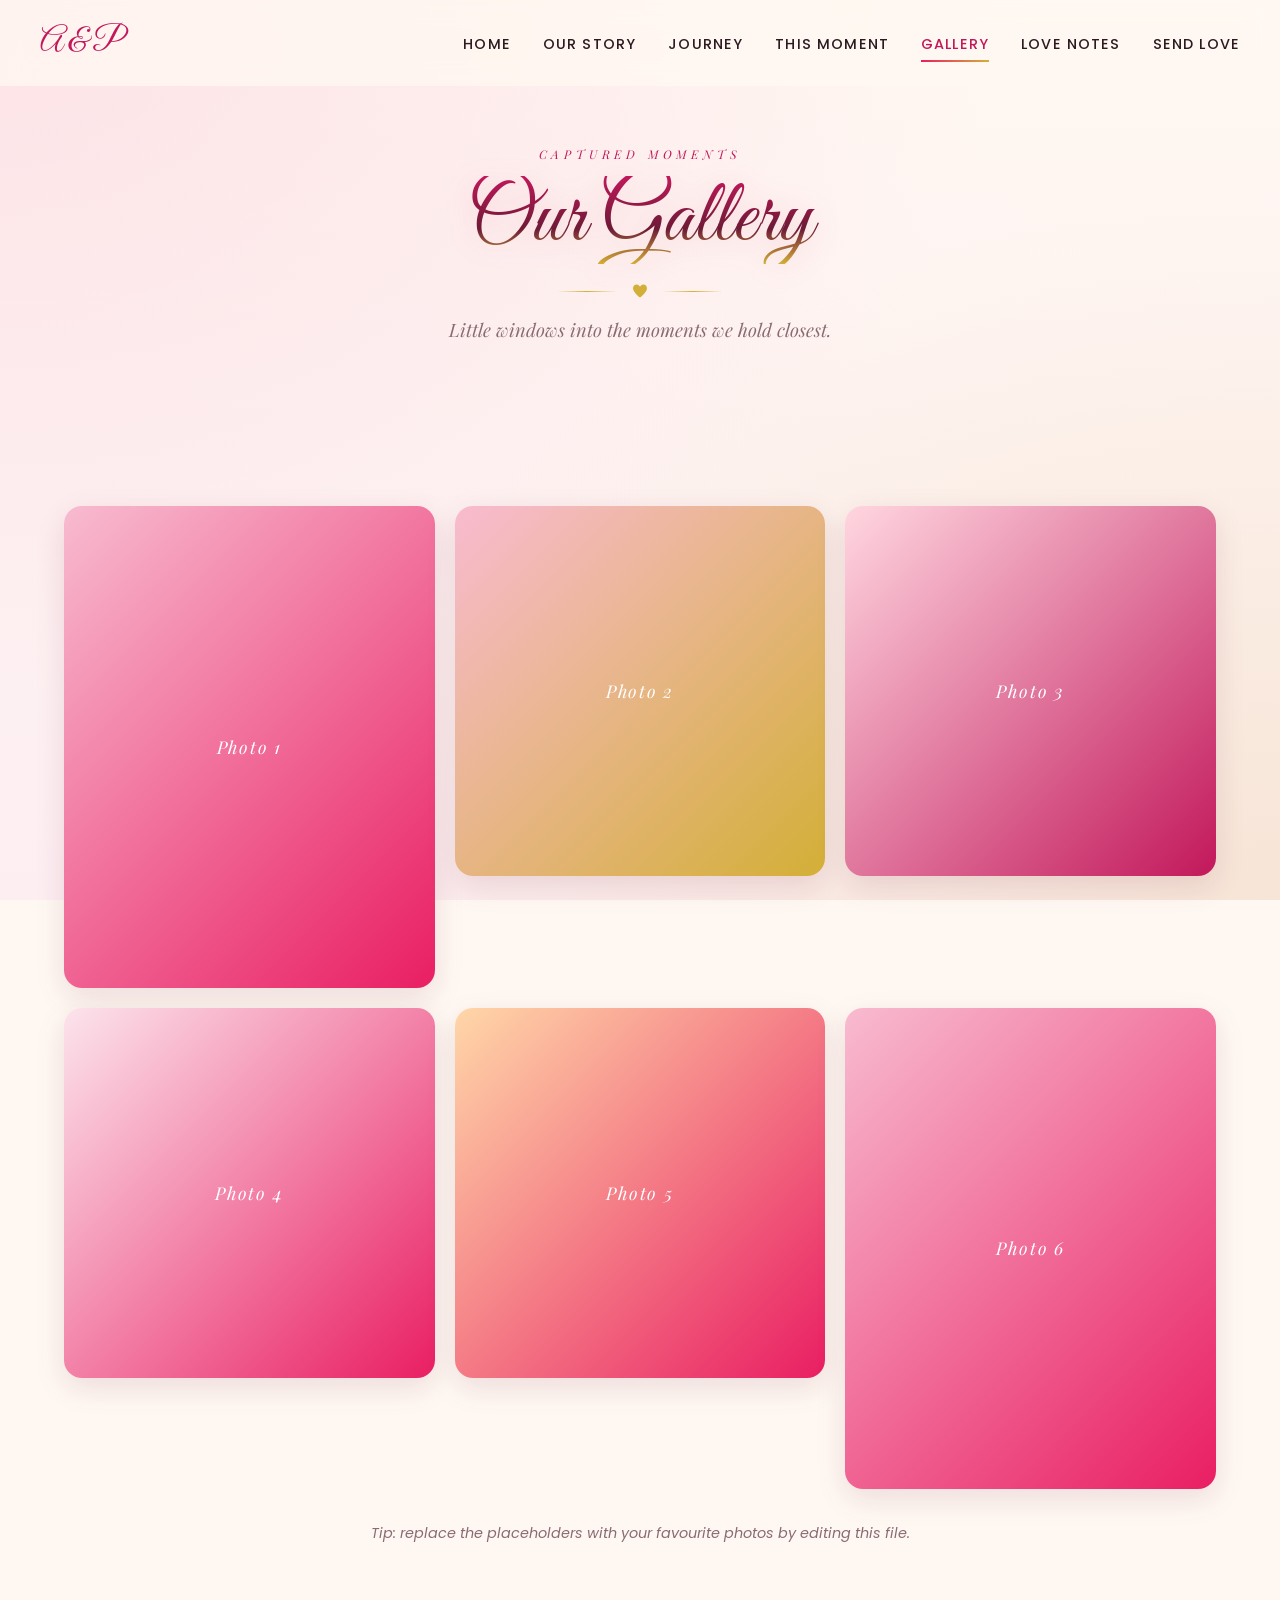
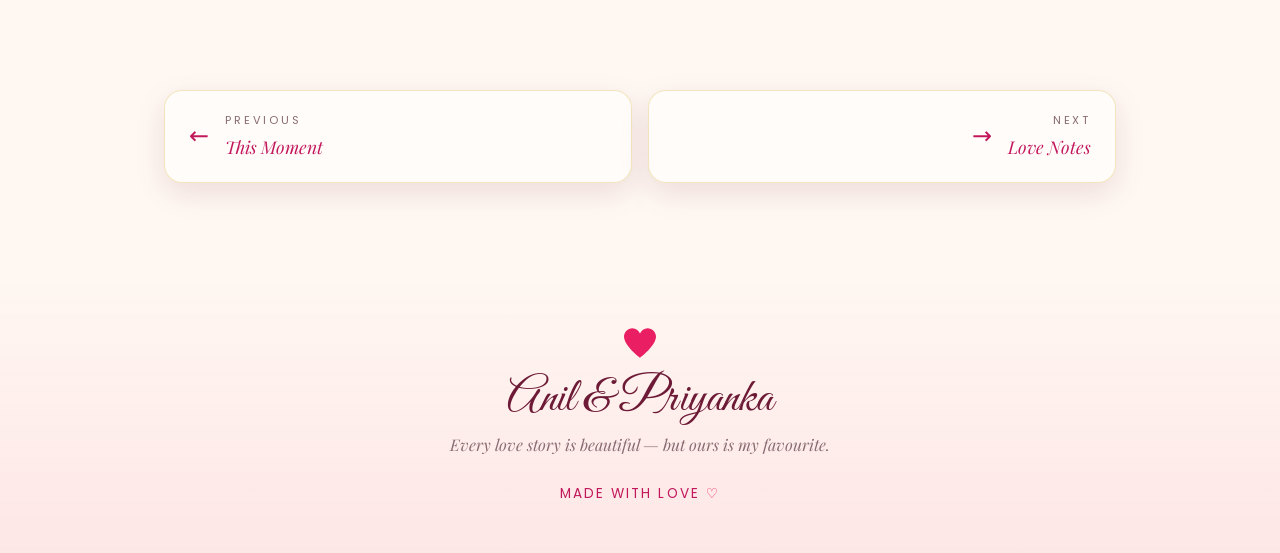
==== gallery.html @ 2e998d54 "Build multi-page romantic website for Anil & Priyanka - 7 pages: Home, Our Story, Journey, This Mome" ====
<!DOCTYPE html>
<html lang="en">
<head>
  <meta charset="UTF-8" />
  <meta name="viewport" content="width=device-width, initial-scale=1.0" />
  <title>Gallery &mdash; Anil &amp; Priyanka</title>
  <meta name="description" content="Captured moments of Anil and Priyanka." />

  <link rel="preconnect" href="https://fonts.googleapis.com" />
  <link rel="preconnect" href="https://fonts.gstatic.com" crossorigin />
  <link
    href="https://fonts.googleapis.com/css2?family=Great+Vibes&family=Playfair+Display:ital,wght@0,400;0,600;1,400&family=Poppins:wght@300;400;500;600&display=swap"
    rel="stylesheet"
  />

  <link rel="stylesheet" href="styles.css" />
</head>
<body>
  <div class="hearts-container" aria-hidden="true"></div>
  <div id="nav-placeholder"></div>

  <main>
    <header class="page-hero">
      <p class="page-hero-eyebrow reveal">Captured moments</p>
      <h1 class="page-hero-title reveal">Our Gallery</h1>
      <div class="ornament reveal"><span></span><svg viewBox="0 0 32 29.6"><path d="M23.6,0c-3.4,0-6.3,2.2-7.6,5.3C14.7,2.2,11.8,0,8.4,0C3.8,0,0,3.8,0,8.4c0,9.4,16,21.2,16,21.2s16-11.8,16-21.2C32,3.8,28.2,0,23.6,0z"/></svg><span></span></div>
      <p class="page-hero-subtitle reveal">Little windows into the moments we hold closest.</p>
    </header>

    <section id="gallery" class="section gallery-section">
      <div class="gallery-grid">
        <figure class="gallery-item reveal" data-caption="First smile together">
          <div class="gallery-placeholder">Photo 1</div>
        </figure>
        <figure class="gallery-item reveal" data-caption="Sunset walks">
          <div class="gallery-placeholder">Photo 2</div>
        </figure>
        <figure class="gallery-item reveal" data-caption="Little celebrations">
          <div class="gallery-placeholder">Photo 3</div>
        </figure>
        <figure class="gallery-item reveal" data-caption="Endless laughter">
          <div class="gallery-placeholder">Photo 4</div>
        </figure>
        <figure class="gallery-item reveal" data-caption="Home is you">
          <div class="gallery-placeholder">Photo 5</div>
        </figure>
        <figure class="gallery-item reveal" data-caption="Forever begins">
          <div class="gallery-placeholder">Photo 6</div>
        </figure>
      </div>
      <p class="gallery-note">Tip: replace the placeholders with your favourite photos by editing this file.</p>
    </section>

    <div id="page-nav-placeholder"></div>
  </main>

  <div id="footer-placeholder"></div>
  <script src="script.js"></script>
</body>
</html>
---- styles.css ----
/* =========================================================
   Anil & Priyanka — Romantic Website
   Palette: blush, rose, burgundy, gold, cream
   ========================================================= */

:root {
  --cream: #fff8f2;
  --blush: #fce4ec;
  --blush-2: #f8bbd0;
  --rose: #e91e63;
  --rose-deep: #c2185b;
  --burgundy: #6d1a36;
  --gold: #d4af37;
  --gold-soft: #e8c96f;
  --ink: #2c1a20;
  --muted: #8a6b74;

  --font-script: "Great Vibes", cursive;
  --font-serif: "Playfair Display", serif;
  --font-sans: "Poppins", system-ui, -apple-system, sans-serif;

  --shadow-soft: 0 10px 30px rgba(109, 26, 54, 0.12);
  --shadow-deep: 0 25px 60px rgba(109, 26, 54, 0.18);
  --radius: 18px;
  --transition: 0.4s cubic-bezier(0.2, 0.7, 0.2, 1);
}

* { box-sizing: border-box; margin: 0; padding: 0; }

html { scroll-behavior: smooth; }

body {
  font-family: var(--font-sans);
  background: var(--cream);
  color: var(--ink);
  line-height: 1.7;
  overflow-x: hidden;
  position: relative;
  min-height: 100vh;
}

/* Subtle background gradient */
body::before {
  content: "";
  position: fixed;
  inset: 0;
  z-index: -2;
  background:
    radial-gradient(ellipse at top left, rgba(248, 187, 208, 0.35), transparent 55%),
    radial-gradient(ellipse at bottom right, rgba(212, 175, 55, 0.15), transparent 55%),
    linear-gradient(180deg, #fff8f2 0%, #fdeef2 100%);
}

a { color: inherit; text-decoration: none; }
img { max-width: 100%; display: block; }

/* =========================================================
   Floating hearts
   ========================================================= */
.hearts-container {
  position: fixed;
  inset: 0;
  pointer-events: none;
  overflow: hidden;
  z-index: -1;
}
.floating-heart {
  position: absolute;
  bottom: -40px;
  width: 22px;
  height: 22px;
  color: var(--rose);
  opacity: 0;
  animation: rise linear forwards;
}
.floating-heart svg { width: 100%; height: 100%; fill: currentColor; }

@keyframes rise {
  0%   { transform: translateY(0) rotate(0);   opacity: 0; }
  10%  { opacity: 0.55; }
  90%  { opacity: 0.35; }
  100% { transform: translateY(-110vh) rotate(360deg); opacity: 0; }
}

/* =========================================================
   Navigation
   ========================================================= */
.navbar {
  position: fixed;
  top: 0; left: 0; right: 0;
  z-index: 100;
  display: flex;
  align-items: center;
  justify-content: space-between;
  padding: 1rem 2.5rem;
  background: rgba(255, 248, 242, 0.75);
  backdrop-filter: blur(14px);
  -webkit-backdrop-filter: blur(14px);
  transition: background var(--transition), padding var(--transition), box-shadow var(--transition);
}
.navbar.scrolled {
  padding: 0.6rem 2.5rem;
  background: rgba(255, 248, 242, 0.92);
  box-shadow: 0 5px 20px rgba(109, 26, 54, 0.08);
}
.nav-logo {
  font-family: var(--font-script);
  font-size: 2rem;
  color: var(--rose-deep);
}
.nav-links {
  list-style: none;
  display: flex;
  gap: 2rem;
}
.nav-links a {
  font-size: 0.9rem;
  letter-spacing: 0.08em;
  text-transform: uppercase;
  font-weight: 500;
  position: relative;
  padding: 0.25rem 0;
  color: var(--ink);
  transition: color var(--transition);
}
.nav-links a::after {
  content: "";
  position: absolute;
  left: 50%;
  bottom: -4px;
  width: 0;
  height: 2px;
  background: var(--rose);
  transition: width var(--transition), left var(--transition);
}
.nav-links a:hover { color: var(--rose-deep); }
.nav-links a:hover::after { width: 100%; left: 0; }

/* Active page state */
.nav-links a.active { color: var(--rose-deep); }
.nav-links a.active::after { width: 100%; left: 0; background: linear-gradient(90deg, var(--rose), var(--gold)); }

.nav-toggle {
  display: none;
  flex-direction: column;
  gap: 5px;
  background: transparent;
  border: 0;
  cursor: pointer;
  padding: 6px;
}
.nav-toggle span {
  width: 26px;
  height: 2px;
  background: var(--burgundy);
  transition: transform var(--transition), opacity var(--transition);
}
.nav-toggle.open span:nth-child(1) { transform: translateY(7px) rotate(45deg); }
.nav-toggle.open span:nth-child(2) { opacity: 0; }
.nav-toggle.open span:nth-child(3) { transform: translateY(-7px) rotate(-45deg); }

/* =========================================================
   Hero — Glorious edition
   ========================================================= */
.hero {
  min-height: 100vh;
  display: flex;
  align-items: center;
  justify-content: center;
  text-align: center;
  padding: clamp(5rem, 12vw, 6rem) clamp(1rem, 4vw, 1.5rem) 4rem;
  position: relative;
  overflow: hidden;
}
.hero-content {
  max-width: 1000px;
  width: 100%;
  position: relative;
  z-index: 2;
}

/* Radiant golden aura behind the names */
.hero-aura {
  position: absolute;
  top: 50%;
  left: 50%;
  width: min(900px, 130vw);
  height: min(900px, 130vw);
  transform: translate(-50%, -55%);
  background:
    radial-gradient(circle at center,
      rgba(255, 215, 130, 0.35) 0%,
      rgba(233, 30, 99, 0.15) 25%,
      rgba(233, 30, 99, 0.05) 45%,
      transparent 65%);
  filter: blur(10px);
  pointer-events: none;
  z-index: 1;
  animation: auraPulse 6s ease-in-out infinite;
}
@keyframes auraPulse {
  0%, 100% { transform: translate(-50%, -55%) scale(1);    opacity: 0.9; }
  50%      { transform: translate(-50%, -55%) scale(1.08); opacity: 1;   }
}

/* Sparkle field (JS injects .sparkle elements into this) */
.hero-sparkles {
  position: absolute;
  inset: 0;
  pointer-events: none;
  z-index: 1;
}
.sparkle {
  position: absolute;
  width: 8px;
  height: 8px;
  opacity: 0;
  color: var(--gold);
  animation: sparkleFade 2.4s ease-in-out forwards;
}
.sparkle svg { width: 100%; height: 100%; fill: currentColor; }
@keyframes sparkleFade {
  0%   { transform: scale(0)   rotate(0deg);   opacity: 0; }
  40%  { transform: scale(1.2) rotate(90deg);  opacity: 1; }
  100% { transform: scale(0.4) rotate(180deg); opacity: 0; }
}

/* Eyebrow with side lines — feels regal */
.hero-eyebrow {
  font-family: var(--font-serif);
  font-style: italic;
  letter-spacing: clamp(0.25em, 1.5vw, 0.5em);
  text-transform: uppercase;
  color: var(--rose-deep);
  font-size: clamp(0.7rem, 1.8vw, 0.85rem);
  margin-bottom: clamp(1.25rem, 3vw, 2rem);
  display: inline-flex;
  align-items: center;
  gap: clamp(0.5rem, 2vw, 1rem);
  max-width: 100%;
  flex-wrap: wrap;
  justify-content: center;
  opacity: 0;
  animation: fadeInUp 1s 0.2s ease forwards;
}
.eyebrow-line {
  width: clamp(30px, 8vw, 60px);
  height: 1px;
  background: linear-gradient(90deg, transparent, var(--gold), transparent);
}

/* Ornate frame around the names */
.hero-names-wrap {
  position: relative;
  display: inline-block;
  padding: clamp(0.75rem, 3vw, 1.5rem) clamp(0.5rem, 3vw, 2rem);
  max-width: 100%;
}
.flourish {
  color: var(--gold);
  width: 80%;
  max-width: 460px;
  height: clamp(14px, 2.5vw, 20px);
  margin: 0 auto;
  opacity: 0;
  animation: fadeInScale 1.2s 0.5s ease forwards;
  filter: drop-shadow(0 2px 6px rgba(212, 175, 55, 0.5));
}
.flourish svg { width: 100%; height: 100%; }
.flourish-top    { margin-bottom: 0.5rem; }
.flourish-bottom { margin-top: 0.5rem; transform: scaleY(-1); }

/* THE NAMES */
.hero-names {
  font-family: var(--font-script);
  font-weight: 400;
  /* Fluid scaling: tiny phones get ~2.75rem, huge screens cap at 10rem */
  font-size: clamp(2.75rem, 14vw, 10rem);
  line-height: 1;
  display: flex;
  gap: clamp(0.15rem, 1vw, 0.35rem);
  align-items: center;
  justify-content: center;
  flex-wrap: wrap;
  max-width: 100%;
  word-break: break-word;
}

.hero-names .name {
  position: relative;
  display: inline-block;

  /* Rich burgundy → rose → gold gradient with animated shimmer sweep */
  background: linear-gradient(
    100deg,
    #6d1a36 0%,
    #c2185b 25%,
    #ffd76b 45%,
    #fff4c4 50%,
    #ffd76b 55%,
    #c2185b 75%,
    #6d1a36 100%
  );
  background-size: 250% 100%;
  background-position: 100% 0;
  -webkit-background-clip: text;
  background-clip: text;
  color: transparent;

  /* Multi-layer glow for a "lit from within" feel */
  filter:
    drop-shadow(0 2px 0 rgba(255, 245, 200, 0.35))
    drop-shadow(0 4px 25px rgba(233, 30, 99, 0.35))
    drop-shadow(0 0 40px rgba(212, 175, 55, 0.35));

  opacity: 0;
  animation:
    nameReveal 1.4s cubic-bezier(0.2, 0.8, 0.2, 1) 0.7s forwards,
    shimmerSweep 6s ease-in-out 2s infinite;
}

.hero-names .name:nth-of-type(2) {
  animation:
    nameReveal 1.4s cubic-bezier(0.2, 0.8, 0.2, 1) 1.1s forwards,
    shimmerSweep 6s ease-in-out 2.4s infinite;
}

@keyframes nameReveal {
  0%   { opacity: 0; transform: translateY(30px) scale(0.9); letter-spacing: 0.2em; filter: blur(6px) drop-shadow(0 0 40px rgba(212,175,55,0.35)); }
  60%  { opacity: 1; }
  100% { opacity: 1; transform: translateY(0) scale(1);      letter-spacing: 0;      filter:
    drop-shadow(0 2px 0 rgba(255, 245, 200, 0.35))
    drop-shadow(0 4px 25px rgba(233, 30, 99, 0.35))
    drop-shadow(0 0 40px rgba(212, 175, 55, 0.35)); }
}

@keyframes shimmerSweep {
  0%   { background-position: 100% 0; }
  50%  { background-position: 0    0; }
  100% { background-position: -100% 0; }
}

/* The GOLD AMPERSAND — rotating, pulsing, radiant */
.hero-names .amp {
  display: inline-flex;
  align-items: center;
  justify-content: center;
  width: 0.85em;
  height: 0.85em;
  padding: 0;
  color: var(--gold);
  filter:
    drop-shadow(0 0 12px rgba(212, 175, 55, 0.7))
    drop-shadow(0 0 30px rgba(255, 215, 130, 0.4));
  animation: ampFloat 4s ease-in-out infinite, ampReveal 1s 0.9s ease both;
  transform-origin: center;
}
.hero-names .amp svg { width: 100%; height: 100%; overflow: visible; }
.hero-names .amp text {
  fill: url(#dummy); /* fallback if gradient defined; else currentColor */
  fill: currentColor;
}

@keyframes ampFloat {
  0%, 100% { transform: rotate(-4deg) scale(1);    }
  50%      { transform: rotate( 4deg) scale(1.08); }
}
@keyframes ampReveal {
  from { opacity: 0; transform: scale(0.4) rotate(-40deg); }
  to   { opacity: 1; transform: scale(1)   rotate(-4deg);  }
}

/* Visually hidden but accessible for screen readers */
.visually-hidden {
  position: absolute;
  width: 1px; height: 1px;
  padding: 0; margin: -1px;
  overflow: hidden;
  clip: rect(0 0 0 0);
  white-space: nowrap;
  border: 0;
}

.hero-tagline {
  font-family: var(--font-serif);
  font-style: italic;
  color: var(--muted);
  font-size: clamp(1rem, 2vw, 1.35rem);
  margin: 2rem auto;
  max-width: 500px;
  opacity: 0;
  animation: fadeInUp 1s 1.5s ease forwards;
}

@keyframes fadeInUp {
  from { opacity: 0; transform: translateY(20px); }
  to   { opacity: 1; transform: translateY(0);    }
}
@keyframes fadeInScale {
  from { opacity: 0; transform: scale(0.85); }
  to   { opacity: 1; transform: scale(1);    }
}

.hero-heart {
  width: 42px;
  height: 42px;
  margin: 0 auto 2rem;
  color: var(--rose);
  animation: heartbeat 1.6s ease-in-out infinite, fadeInUp 1s 1.8s ease both;
}
.hero-heart svg { width: 100%; height: 100%; fill: currentColor; filter: drop-shadow(0 4px 10px rgba(233,30,99,0.4)); }

@keyframes heartbeat {
  0%, 100% { transform: scale(1); }
  25%      { transform: scale(1.15); }
  50%      { transform: scale(0.95); }
  75%      { transform: scale(1.1); }
}

.hero-cta {
  display: inline-block;
  padding: 0.9rem 2.4rem;
  background: linear-gradient(135deg, var(--rose), var(--rose-deep));
  color: #fff;
  font-weight: 500;
  letter-spacing: 0.1em;
  text-transform: uppercase;
  font-size: 0.85rem;
  border-radius: 999px;
  box-shadow: var(--shadow-soft), 0 0 0 1px rgba(212, 175, 55, 0.3), 0 0 25px rgba(212, 175, 55, 0.25);
  transition: transform var(--transition), box-shadow var(--transition);
  opacity: 0;
  animation: fadeInUp 1s 2s ease forwards;
  position: relative;
}
.hero-cta::before {
  content: "";
  position: absolute;
  inset: -1px;
  border-radius: 999px;
  padding: 1px;
  background: linear-gradient(135deg, var(--gold), transparent, var(--gold));
  -webkit-mask: linear-gradient(#000 0 0) content-box, linear-gradient(#000 0 0);
  -webkit-mask-composite: xor;
          mask-composite: exclude;
  pointer-events: none;
  opacity: 0.6;
}
.hero-cta:hover {
  transform: translateY(-3px);
  box-shadow: var(--shadow-deep), 0 0 0 1px rgba(212, 175, 55, 0.6), 0 0 40px rgba(212, 175, 55, 0.4);
}

.hero-scroll {
  position: absolute;
  left: 50%;
  bottom: 2rem;
  transform: translateX(-50%);
  width: 22px;
  height: 38px;
  border: 2px solid var(--rose-deep);
  border-radius: 20px;
  opacity: 0.6;
}
.hero-scroll span {
  position: absolute;
  top: 6px;
  left: 50%;
  transform: translateX(-50%);
  width: 4px;
  height: 8px;
  background: var(--rose-deep);
  border-radius: 4px;
  animation: scroll-dot 1.6s ease-in-out infinite;
}
@keyframes scroll-dot {
  0%   { transform: translate(-50%, 0);    opacity: 1; }
  100% { transform: translate(-50%, 14px); opacity: 0; }
}

/* =========================================================
   Section shared
   ========================================================= */
.section {
  padding: 7rem 1.5rem;
  max-width: 1200px;
  margin: 0 auto;
}
.section-header {
  text-align: center;
  margin-bottom: 4rem;
}
.section-eyebrow {
  font-family: var(--font-serif);
  font-style: italic;
  letter-spacing: 0.35em;
  text-transform: uppercase;
  font-size: 0.8rem;
  color: var(--rose-deep);
  margin-bottom: 0.75rem;
}
.section-title {
  font-family: var(--font-script);
  font-weight: 400;
  font-size: clamp(2.75rem, 6vw, 4.5rem);
  color: var(--burgundy);
  line-height: 1;
}
.ornament {
  display: flex;
  align-items: center;
  justify-content: center;
  gap: 1rem;
  margin-top: 1.25rem;
}
.ornament span {
  height: 1px;
  width: 60px;
  background: linear-gradient(90deg, transparent, var(--gold), transparent);
}
.ornament svg {
  width: 14px;
  height: 14px;
  fill: var(--gold);
}

/* Reveal on scroll */
.reveal {
  opacity: 0;
  transform: translateY(30px);
  transition: opacity 0.9s ease, transform 0.9s ease;
}
.reveal.visible {
  opacity: 1;
  transform: translateY(0);
}

/* =========================================================
   Our Story
   ========================================================= */
.story-grid {
  display: grid;
  grid-template-columns: 1fr 1fr;
  gap: 4rem;
  align-items: center;
}
.story-image-inner {
  position: relative;
  border-radius: var(--radius);
  overflow: hidden;
  box-shadow: var(--shadow-deep);
  transform: rotate(-1deg);
  transition: transform var(--transition);
}
.story-image-inner:hover { transform: rotate(0); }
.story-image-inner::before {
  content: "";
  position: absolute;
  inset: 12px;
  border: 1px solid rgba(255,255,255,0.5);
  border-radius: calc(var(--radius) - 6px);
  pointer-events: none;
  z-index: 2;
}
.story-photo-placeholder {
  aspect-ratio: 4 / 5;
  background:
    linear-gradient(135deg, rgba(255,255,255,0.2), rgba(255,255,255,0)),
    linear-gradient(135deg, var(--blush-2), var(--rose));
  display: flex;
  flex-direction: column;
  align-items: center;
  justify-content: center;
  color: #fff;
  text-align: center;
  padding: 2rem;
  font-family: var(--font-serif);
}
.story-photo-placeholder span {
  font-size: 1.25rem;
  letter-spacing: 0.15em;
  text-transform: uppercase;
  margin-bottom: 0.5rem;
}
.story-photo-placeholder small {
  font-family: var(--font-sans);
  opacity: 0.85;
  font-size: 0.85rem;
  max-width: 220px;
}

.story-text h3 {
  font-family: var(--font-serif);
  font-size: clamp(1.5rem, 3vw, 2rem);
  color: var(--burgundy);
  margin-bottom: 1.25rem;
  line-height: 1.3;
}
.story-text p {
  color: var(--muted);
  margin-bottom: 1rem;
}
.story-text .signature {
  font-family: var(--font-script);
  font-size: 1.75rem;
  color: var(--rose-deep);
  margin-top: 1.5rem;
}

/* =========================================================
   Timeline
   ========================================================= */
.timeline-section { background: transparent; }
.timeline {
  list-style: none;
  position: relative;
  max-width: 800px;
  margin: 0 auto;
  padding: 1rem 0;
}
.timeline::before {
  content: "";
  position: absolute;
  left: 50%;
  top: 0; bottom: 0;
  width: 2px;
  background: linear-gradient(180deg, transparent, var(--blush-2), var(--rose), var(--blush-2), transparent);
  transform: translateX(-50%);
}
.timeline-item {
  position: relative;
  width: 50%;
  padding: 1.25rem 2.5rem;
}
.timeline-item:nth-child(odd)  { left: 0; text-align: right; }
.timeline-item:nth-child(even) { left: 50%; text-align: left; }

.timeline-dot {
  position: absolute;
  top: 2rem;
  width: 18px;
  height: 18px;
  border-radius: 50%;
  background: var(--rose);
  border: 3px solid var(--cream);
  box-shadow: 0 0 0 3px var(--rose), 0 0 20px rgba(233,30,99,0.4);
}
.timeline-item:nth-child(odd)  .timeline-dot { right: -9px; }
.timeline-item:nth-child(even) .timeline-dot { left: -9px; }

.timeline-content {
  background: #fff;
  padding: 1.5rem 1.75rem;
  border-radius: var(--radius);
  box-shadow: var(--shadow-soft);
  border: 1px solid rgba(248, 187, 208, 0.6);
  transition: transform var(--transition), box-shadow var(--transition);
}
.timeline-content:hover {
  transform: translateY(-4px);
  box-shadow: var(--shadow-deep);
}
.timeline-date {
  display: inline-block;
  font-family: var(--font-serif);
  font-style: italic;
  color: var(--rose-deep);
  font-size: 0.85rem;
  letter-spacing: 0.15em;
  text-transform: uppercase;
  margin-bottom: 0.5rem;
}
.timeline-content h3 {
  font-family: var(--font-serif);
  color: var(--burgundy);
  font-size: 1.2rem;
  margin-bottom: 0.5rem;
}
.timeline-content p {
  color: var(--muted);
  font-size: 0.95rem;
}

/* =========================================================
   Gallery
   ========================================================= */
.gallery-grid {
  display: grid;
  grid-template-columns: repeat(3, 1fr);
  gap: 1.25rem;
}
.gallery-item {
  position: relative;
  overflow: hidden;
  border-radius: var(--radius);
  box-shadow: var(--shadow-soft);
  aspect-ratio: 1 / 1;
  cursor: pointer;
}
.gallery-item:nth-child(1),
.gallery-item:nth-child(6) { aspect-ratio: 1 / 1.3; }

.gallery-placeholder {
  width: 100%; height: 100%;
  display: flex;
  align-items: center;
  justify-content: center;
  background: linear-gradient(135deg, var(--blush-2), var(--rose));
  color: #fff;
  font-family: var(--font-serif);
  font-style: italic;
  letter-spacing: 0.1em;
  font-size: 1.1rem;
  transition: transform 0.8s ease;
}
.gallery-item:nth-child(2) .gallery-placeholder { background: linear-gradient(135deg, #f8bbd0, #d4af37); }
.gallery-item:nth-child(3) .gallery-placeholder { background: linear-gradient(135deg, #ffd6e0, #c2185b); }
.gallery-item:nth-child(4) .gallery-placeholder { background: linear-gradient(135deg, #fce4ec, #e91e63); }
.gallery-item:nth-child(5) .gallery-placeholder { background: linear-gradient(135deg, #ffd7a8, #e91e63); }

.gallery-item::after {
  content: attr(data-caption);
  position: absolute;
  left: 0; right: 0; bottom: 0;
  padding: 1.5rem 1rem 1rem;
  background: linear-gradient(180deg, transparent, rgba(109, 26, 54, 0.85));
  color: #fff;
  font-family: var(--font-serif);
  font-style: italic;
  font-size: 1rem;
  text-align: center;
  transform: translateY(100%);
  transition: transform var(--transition);
}
.gallery-item:hover .gallery-placeholder { transform: scale(1.08); }
.gallery-item:hover::after { transform: translateY(0); }

.gallery-note {
  text-align: center;
  margin-top: 2rem;
  color: var(--muted);
  font-size: 0.9rem;
  font-style: italic;
}
.gallery-note code {
  background: rgba(233, 30, 99, 0.08);
  padding: 2px 6px;
  border-radius: 4px;
  color: var(--rose-deep);
  font-size: 0.85rem;
}

/* =========================================================
   Quotes
   ========================================================= */
.quotes-section { background: transparent; }
.quote-carousel {
  position: relative;
  max-width: 780px;
  margin: 0 auto;
  padding: 3rem 2rem 2rem;
  background:
    linear-gradient(180deg, rgba(255,255,255,0.75), rgba(255,255,255,0.55)),
    radial-gradient(circle at top left, rgba(248, 187, 208, 0.4), transparent 60%);
  border: 1px solid rgba(212, 175, 55, 0.3);
  border-radius: var(--radius);
  box-shadow: var(--shadow-soft);
  backdrop-filter: blur(6px);
  -webkit-backdrop-filter: blur(6px);
  text-align: center;
  min-height: 300px;
}
.quote-carousel::before {
  content: "\201C";
  position: absolute;
  top: -10px;
  left: 30px;
  font-family: var(--font-serif);
  font-size: 8rem;
  line-height: 1;
  color: var(--rose);
  opacity: 0.25;
}
.quote {
  display: none;
  padding: 1rem 0.5rem 2rem;
  animation: fadeQuote 0.6s ease;
}
.quote.active { display: block; }
@keyframes fadeQuote {
  from { opacity: 0; transform: translateY(10px); }
  to   { opacity: 1; transform: translateY(0); }
}
.quote p {
  font-family: var(--font-serif);
  font-style: italic;
  font-size: clamp(1.1rem, 2.2vw, 1.5rem);
  color: var(--burgundy);
  line-height: 1.5;
  margin-bottom: 1.25rem;
}
.quote cite {
  font-family: var(--font-sans);
  font-style: normal;
  color: var(--rose-deep);
  letter-spacing: 0.15em;
  text-transform: uppercase;
  font-size: 0.8rem;
}

.quote-controls {
  display: flex;
  align-items: center;
  justify-content: center;
  gap: 1.5rem;
  margin-top: 1rem;
}
.quote-btn {
  background: transparent;
  border: 1px solid var(--rose);
  color: var(--rose-deep);
  width: 40px; height: 40px;
  border-radius: 50%;
  cursor: pointer;
  font-size: 0.9rem;
  transition: background var(--transition), color var(--transition), transform var(--transition);
}
.quote-btn:hover {
  background: var(--rose);
  color: #fff;
  transform: scale(1.08);
}
.quote-dots {
  display: flex;
  gap: 0.5rem;
}
.quote-dots button {
  width: 8px; height: 8px;
  border-radius: 50%;
  border: 0;
  background: var(--blush-2);
  cursor: pointer;
  transition: background var(--transition), transform var(--transition);
}
.quote-dots button.active {
  background: var(--rose-deep);
  transform: scale(1.4);
}

/* =========================================================
   Journey — Path of Love + Mini Calendar
   ========================================================= */
.journey-path-section { padding-bottom: 4rem; }

.journey-path {
  position: relative;
  max-width: 1100px;
  margin: 0 auto;
  padding: 1.5rem 1rem 1rem;
}
.journey-line {
  position: absolute;
  top: 55px;
  left: 0;
  right: 0;
  width: 100%;
  height: 120px;
  z-index: 0;
  animation: pathDraw 3s ease-out both;
}
@keyframes pathDraw {
  from { opacity: 0; transform: scaleY(0.6); transform-origin: center; }
  to   { opacity: 1; transform: scaleY(1); }
}

.journey-stops {
  position: relative;
  z-index: 1;
  display: grid;
  grid-template-columns: repeat(4, 1fr);
  gap: 1rem;
  align-items: start;
}

.jp-stop {
  display: flex;
  flex-direction: column;
  align-items: center;
  text-align: center;
  padding: 0 0.5rem;
}
.jp-num {
  font-family: var(--font-serif);
  font-style: italic;
  font-size: 0.75rem;
  color: var(--gold);
  letter-spacing: 0.3em;
  text-transform: uppercase;
  margin-bottom: 0.5rem;
}
.jp-marker {
  width: 64px;
  height: 64px;
  border-radius: 50%;
  background: linear-gradient(135deg, var(--rose), var(--rose-deep));
  display: flex;
  align-items: center;
  justify-content: center;
  color: #fff;
  box-shadow:
    0 0 0 4px rgba(255, 255, 255, 0.7),
    0 0 0 5px rgba(212, 175, 55, 0.5),
    0 8px 20px rgba(233, 30, 99, 0.35);
  margin-bottom: 1rem;
  animation: markerFloat 3.5s ease-in-out infinite;
  transition: transform var(--transition);
}
.jp-stop:nth-child(2) .jp-marker { animation-delay: 0.4s; }
.jp-stop:nth-child(3) .jp-marker { animation-delay: 0.8s; }
.jp-stop:nth-child(4) .jp-marker { animation-delay: 1.2s; }

.jp-marker:hover { transform: scale(1.08); }
.jp-marker svg { width: 26px; height: 26px; fill: currentColor; filter: drop-shadow(0 2px 4px rgba(0,0,0,0.15)); }

.jp-marker-final {
  background: linear-gradient(135deg, var(--gold-soft), var(--gold), var(--rose));
  box-shadow:
    0 0 0 4px rgba(255, 255, 255, 0.7),
    0 0 0 5px var(--gold),
    0 8px 30px rgba(212, 175, 55, 0.6),
    0 0 40px rgba(233, 30, 99, 0.3);
}

/* Engagement marker — golden ring look */
.jp-marker-ring {
  background: linear-gradient(135deg, #fff4c4, var(--gold) 45%, #b8901f);
  box-shadow:
    0 0 0 4px rgba(255, 255, 255, 0.75),
    0 0 0 5px rgba(233, 30, 99, 0.35),
    0 8px 22px rgba(212, 175, 55, 0.5);
}
.jp-marker-ring svg { width: 22px; height: 22px; }

@keyframes markerFloat {
  0%, 100% { transform: translateY(0); }
  50%      { transform: translateY(-6px); }
}

.jp-title {
  font-family: var(--font-serif);
  font-weight: 600;
  color: var(--burgundy);
  font-size: 1.05rem;
  margin-bottom: 0.25rem;
  line-height: 1.2;
}
.jp-date {
  font-family: var(--font-sans);
  font-size: 0.75rem;
  color: var(--rose-deep);
  letter-spacing: 0.1em;
  margin-bottom: 0.25rem;
  font-weight: 500;
}
.jp-location {
  font-family: var(--font-serif);
  font-style: italic;
  color: var(--muted);
  font-size: 0.85rem;
}

/* Location line inside timeline items */
.timeline-location {
  display: inline-flex !important;
  align-items: center;
  gap: 0.4rem;
  font-family: var(--font-serif);
  font-style: italic;
  color: var(--rose-deep) !important;
  font-size: 0.9rem !important;
  margin-bottom: 0.75rem !important;
  padding: 0.35rem 0.85rem;
  background: rgba(233, 30, 99, 0.06);
  border-radius: 999px;
  border: 1px solid rgba(212, 175, 55, 0.3);
}
.loc-icon {
  width: 14px;
  height: 14px;
  fill: currentColor;
  flex-shrink: 0;
}

.ceremony-name {
  font-family: var(--font-serif);
  color: var(--rose-deep);
  font-style: italic;
  font-weight: 600;
}

/* Highlight the final "marriage" item */
.timeline-dot-final {
  background: linear-gradient(135deg, var(--gold), var(--rose)) !important;
  box-shadow: 0 0 0 3px var(--rose), 0 0 30px rgba(212, 175, 55, 0.6) !important;
  transform: scale(1.15);
}
.timeline-content-final {
  border: 1px solid rgba(212, 175, 55, 0.5) !important;
  background: linear-gradient(180deg, #ffffff, #fdf2e8) !important;
  box-shadow: var(--shadow-deep), 0 0 30px rgba(212, 175, 55, 0.15) !important;
}

/* -------- MINI CALENDAR -------- */
.mini-calendar {
  margin-top: 1.25rem;
  padding: 1rem 1.15rem 1.15rem;
  background:
    linear-gradient(180deg, rgba(255, 255, 255, 0.9), rgba(252, 228, 236, 0.4));
  border: 1px solid rgba(212, 175, 55, 0.35);
  border-radius: 14px;
  box-shadow: inset 0 1px 0 rgba(255, 255, 255, 0.6), 0 6px 18px rgba(109, 26, 54, 0.08);
  text-align: center;
  max-width: 320px;
  margin-left: auto;
  margin-right: auto;
}
.timeline-item:nth-child(odd) .mini-calendar {
  margin-right: 0; margin-left: auto;
}
.timeline-item:nth-child(even) .mini-calendar {
  margin-left: 0; margin-right: auto;
}
.mc-header {
  font-family: var(--font-script);
  font-size: 1.6rem;
  color: var(--burgundy);
  line-height: 1;
  margin-bottom: 0.15rem;
  background: linear-gradient(90deg, var(--rose-deep), var(--gold));
  -webkit-background-clip: text;
  background-clip: text;
  color: transparent;
}
.mc-subheader {
  font-family: var(--font-serif);
  font-style: italic;
  font-size: 0.7rem;
  color: var(--muted);
  letter-spacing: 0.2em;
  text-transform: uppercase;
  margin-bottom: 0.75rem;
}
.mc-grid {
  display: grid;
  grid-template-columns: repeat(7, 1fr);
  gap: 2px;
}
.mc-day-label {
  font-family: var(--font-sans);
  font-size: 0.65rem;
  color: var(--rose-deep);
  font-weight: 500;
  padding: 0.25rem 0;
  letter-spacing: 0.05em;
  text-transform: uppercase;
}
.mc-cell {
  aspect-ratio: 1;
  display: flex;
  align-items: center;
  justify-content: center;
  font-family: var(--font-sans);
  font-size: 0.75rem;
  color: var(--ink);
  border-radius: 6px;
  position: relative;
  transition: background var(--transition);
}
.mc-cell:not(.mc-empty):not(.mc-target):hover {
  background: rgba(233, 30, 99, 0.08);
}
.mc-empty {
  visibility: hidden;
}

/* THE ROMANTIC HIGHLIGHTED DAY */
.mc-target {
  color: #fff;
  font-weight: 700;
  z-index: 2;
  transform: scale(1.1);
}
.mc-target::before {
  /* Heart-radiant background */
  content: "";
  position: absolute;
  inset: 2px;
  border-radius: 50%;
  background: radial-gradient(circle at 35% 35%,
    #ffd76b 0%,
    #e91e63 45%,
    #c2185b 85%);
  z-index: -1;
  box-shadow:
    0 0 0 2px rgba(255, 255, 255, 0.8),
    0 0 0 3px rgba(212, 175, 55, 0.6),
    0 4px 15px rgba(233, 30, 99, 0.45);
  animation: heartRing 2.4s ease-in-out infinite;
}
.mc-target::after {
  /* Little heart floating just above */
  content: "";
  position: absolute;
  top: -14px;
  left: 50%;
  transform: translateX(-50%);
  width: 12px;
  height: 12px;
  background-color: var(--rose);
  -webkit-mask: url('data:image/svg+xml;utf8,<svg xmlns="http://www.w3.org/2000/svg" viewBox="0 0 32 29.6"><path d="M23.6,0c-3.4,0-6.3,2.2-7.6,5.3C14.7,2.2,11.8,0,8.4,0C3.8,0,0,3.8,0,8.4c0,9.4,16,21.2,16,21.2s16-11.8,16-21.2C32,3.8,28.2,0,23.6,0z"/></svg>') center/contain no-repeat;
          mask: url('data:image/svg+xml;utf8,<svg xmlns="http://www.w3.org/2000/svg" viewBox="0 0 32 29.6"><path d="M23.6,0c-3.4,0-6.3,2.2-7.6,5.3C14.7,2.2,11.8,0,8.4,0C3.8,0,0,3.8,0,8.4c0,9.4,16,21.2,16,21.2s16-11.8,16-21.2C32,3.8,28.2,0,23.6,0z"/></svg>') center/contain no-repeat;
  filter: drop-shadow(0 1px 3px rgba(233, 30, 99, 0.5));
  animation: heartBob 1.8s ease-in-out infinite;
}

@keyframes heartRing {
  0%, 100% { box-shadow: 0 0 0 2px rgba(255, 255, 255, 0.8), 0 0 0 3px rgba(212, 175, 55, 0.6), 0 4px 15px rgba(233, 30, 99, 0.45); }
  50%      { box-shadow: 0 0 0 2px rgba(255, 255, 255, 0.8), 0 0 0 5px rgba(212, 175, 55, 0.8), 0 4px 25px rgba(233, 30, 99, 0.7); }
}
@keyframes heartBob {
  0%, 100% { transform: translateX(-50%) translateY(0)    scale(1); }
  50%      { transform: translateX(-50%) translateY(-3px) scale(1.15); }
}

/* --- Engagement: swap the floating heart for a diamond ring --- */
.mini-calendar[data-icon="ring"] .mc-target::before {
  /* Gold-champagne gradient for the highlighted engagement day */
  background: radial-gradient(circle at 35% 35%,
    #fff4c4 0%,
    #ffd76b 40%,
    #d4af37 80%,
    #a0862d 100%);
  box-shadow:
    0 0 0 2px rgba(255, 255, 255, 0.85),
    0 0 0 3px rgba(233, 30, 99, 0.4),
    0 4px 15px rgba(212, 175, 55, 0.5);
  animation: ringGleam 2.6s ease-in-out infinite;
}
.mini-calendar[data-icon="ring"] .mc-target::after {
  /* Diamond ring icon floating above the day */
  background-color: var(--gold);
  width: 16px;
  height: 16px;
  top: -18px;
  -webkit-mask: url('data:image/svg+xml;utf8,<svg xmlns="http://www.w3.org/2000/svg" viewBox="0 0 32 32"><polygon points="16,3 11,9 16,13 21,9" fill="black"/><ellipse cx="16" cy="21" rx="7" ry="5.5" fill="none" stroke="black" stroke-width="2.5"/></svg>') center/contain no-repeat;
          mask: url('data:image/svg+xml;utf8,<svg xmlns="http://www.w3.org/2000/svg" viewBox="0 0 32 32"><polygon points="16,3 11,9 16,13 21,9" fill="black"/><ellipse cx="16" cy="21" rx="7" ry="5.5" fill="none" stroke="black" stroke-width="2.5"/></svg>') center/contain no-repeat;
  filter: drop-shadow(0 2px 5px rgba(212, 175, 55, 0.6));
  animation: ringBob 2s ease-in-out infinite;
}
@keyframes ringGleam {
  0%, 100% { box-shadow: 0 0 0 2px rgba(255, 255, 255, 0.85), 0 0 0 3px rgba(233, 30, 99, 0.4), 0 4px 15px rgba(212, 175, 55, 0.5); }
  50%      { box-shadow: 0 0 0 2px rgba(255, 255, 255, 0.85), 0 0 0 5px rgba(233, 30, 99, 0.55), 0 4px 25px rgba(212, 175, 55, 0.8); }
}
@keyframes ringBob {
  0%, 100% { transform: translateX(-50%) translateY(0)    scale(1)    rotate(-8deg); }
  50%      { transform: translateX(-50%) translateY(-3px) scale(1.1)  rotate(8deg);  }
}

.mc-caption {
  margin-top: 0.85rem;
  padding-top: 0.75rem;
  border-top: 1px dashed rgba(212, 175, 55, 0.4);
  font-family: var(--font-serif);
  font-style: italic;
  color: var(--rose-deep);
  font-size: 0.85rem;
  line-height: 1.4;
}

/* -------- Sacred Dates — horizontal row of calendars -------- */
.calendars-section { padding-top: 3rem; padding-bottom: 4rem; }

.calendars-row {
  display: grid;
  grid-template-columns: repeat(4, 1fr);
  gap: 1.5rem;
  max-width: 1200px;
  margin: 0 auto;
  align-items: start;
  position: relative;
}

/* Golden thread linking the 4 calendars — an elegant horizontal line */
.calendars-row::before {
  content: "";
  position: absolute;
  top: 3.75rem;   /* aligned roughly with chapter labels */
  left: 8%;
  right: 8%;
  height: 1px;
  background: linear-gradient(90deg,
    transparent 0%,
    rgba(212, 175, 55, 0.65) 15%,
    rgba(233, 30, 99, 0.55) 50%,
    rgba(212, 175, 55, 0.65) 85%,
    transparent 100%);
  z-index: 0;
}

.calendar-item {
  display: flex;
  flex-direction: column;
  align-items: center;
  text-align: center;
  padding: 0.5rem;
  position: relative;
  z-index: 1;
  transition: transform var(--transition);
}
.calendar-item:hover { transform: translateY(-4px); }

.cal-chapter {
  font-family: var(--font-serif);
  font-style: italic;
  color: var(--gold);
  letter-spacing: 0.3em;
  text-transform: uppercase;
  font-size: 0.7rem;
  margin-bottom: 0.35rem;
  padding: 0.3rem 0.85rem;
  background: rgba(212, 175, 55, 0.1);
  border-radius: 999px;
  border: 1px solid rgba(212, 175, 55, 0.35);
}
.cal-title {
  font-family: var(--font-script);
  font-size: 2rem;
  line-height: 1;
  margin: 0.5rem 0 0.75rem;
  background: linear-gradient(180deg, var(--rose-deep), var(--burgundy));
  -webkit-background-clip: text;
  background-clip: text;
  color: transparent;
}
.calendar-item-final .cal-title {
  background: linear-gradient(180deg, var(--rose-deep), var(--gold));
  -webkit-background-clip: text;
  background-clip: text;
  color: transparent;
  filter: drop-shadow(0 2px 8px rgba(212, 175, 55, 0.3));
}

.calendar-item .mini-calendar {
  width: 100%;
  max-width: 260px;
  margin: 0 auto;
}
.calendar-item-final .mini-calendar {
  border-color: rgba(212, 175, 55, 0.6);
  box-shadow:
    inset 0 1px 0 rgba(255, 255, 255, 0.6),
    0 6px 18px rgba(109, 26, 54, 0.08),
    0 0 30px rgba(212, 175, 55, 0.2);
}

.cal-location {
  display: inline-flex;
  align-items: center;
  gap: 0.35rem;
  margin-top: 0.85rem;
  font-family: var(--font-serif);
  font-style: italic;
  color: var(--rose-deep);
  font-size: 0.9rem;
  padding: 0.3rem 0.85rem;
  background: rgba(233, 30, 99, 0.06);
  border-radius: 999px;
  border: 1px solid rgba(233, 30, 99, 0.15);
}
.cal-location .loc-icon { width: 12px; height: 12px; }

/* =========================================================
   This Moment — Live clock + Together counter
   ========================================================= */
.moment-section { background: transparent; }

.moment-grid {
  display: grid;
  grid-template-columns: 1fr 1fr;
  gap: 2rem;
  max-width: 1050px;
  margin: 0 auto;
}

.moment-card {
  position: relative;
  padding: 2.5rem 2rem;
  background:
    linear-gradient(180deg, rgba(255,255,255,0.85), rgba(255,255,255,0.6));
  border-radius: var(--radius);
  box-shadow: var(--shadow-soft);
  text-align: center;
  overflow: hidden;
  isolation: isolate;
}
.moment-card::before {
  /* Gold gradient hairline border */
  content: "";
  position: absolute;
  inset: 0;
  padding: 1.5px;
  border-radius: var(--radius);
  background: linear-gradient(135deg,
    rgba(212,175,55,0.75),
    rgba(233,30,99,0.35),
    rgba(212,175,55,0.75));
  -webkit-mask: linear-gradient(#000 0 0) content-box, linear-gradient(#000 0 0);
  -webkit-mask-composite: xor;
          mask-composite: exclude;
  pointer-events: none;
}
.moment-card::after {
  content: "";
  position: absolute;
  inset: -30px;
  background: radial-gradient(circle at 50% 0%, rgba(212, 175, 55, 0.15), transparent 60%);
  z-index: -1;
}

.moment-label {
  font-family: var(--font-serif);
  font-style: italic;
  color: var(--rose-deep);
  letter-spacing: 0.4em;
  text-transform: uppercase;
  font-size: 0.75rem;
  margin-bottom: 1.5rem;
}

/* --- Current date / time --- */
.moment-day {
  font-family: var(--font-script);
  font-size: 2.5rem;
  color: var(--burgundy);
  line-height: 1;
  margin-bottom: 0.5rem;
}
.moment-date {
  font-family: var(--font-serif);
  font-style: italic;
  color: var(--muted);
  font-size: 1.05rem;
  margin-bottom: 1.75rem;
}

.clock {
  display: inline-flex;
  align-items: baseline;
  justify-content: center;
  gap: 0.6rem;
  padding: 0.75rem 1.5rem;
  background: linear-gradient(180deg, rgba(109,26,54,0.06), rgba(109,26,54,0.02));
  border-radius: 14px;
  border: 1px solid rgba(212, 175, 55, 0.25);
  box-shadow: inset 0 1px 0 rgba(255,255,255,0.6);
  margin-bottom: 0.9rem;
}
.clock-part {
  display: inline-flex;
  flex-direction: column;
  align-items: center;
  gap: 0.15rem;
}
.clock-digits {
  font-family: var(--font-serif);
  font-weight: 600;
  font-size: clamp(2.5rem, 5vw, 3.4rem);
  line-height: 1;
  color: var(--burgundy);
  font-variant-numeric: tabular-nums;
  letter-spacing: 0.02em;
  background: linear-gradient(180deg, var(--rose-deep), var(--burgundy));
  -webkit-background-clip: text;
  background-clip: text;
  color: transparent;
  filter: drop-shadow(0 2px 6px rgba(194, 24, 91, 0.15));
}
.clock-tag {
  font-family: var(--font-sans);
  font-size: 0.65rem;
  letter-spacing: 0.25em;
  text-transform: uppercase;
  color: var(--muted);
}
.clock-sep {
  font-family: var(--font-serif);
  font-size: clamp(2rem, 4vw, 2.6rem);
  color: var(--gold);
  font-weight: 600;
  align-self: center;
  padding-bottom: 0.9rem;
}
.clock-sep-blink { animation: colonBlink 1s steps(2) infinite; }
@keyframes colonBlink {
  0%, 50% { opacity: 1; }
  51%, 100% { opacity: 0.25; }
}

.clock-seconds {
  animation: tick 0.4s ease;
}
.clock-seconds.tick {
  animation: tick 0.4s ease;
}
@keyframes tick {
  0%   { transform: translateY(-4px); opacity: 0.6; }
  50%  { transform: translateY(0);    opacity: 1; }
  100% { transform: translateY(0);    opacity: 1; }
}

.moment-meridian {
  display: inline-block;
  padding: 0.15rem 0.85rem;
  background: linear-gradient(135deg, var(--gold-soft), var(--gold));
  color: #fff;
  font-family: var(--font-sans);
  font-size: 0.75rem;
  letter-spacing: 0.25em;
  border-radius: 999px;
  margin-bottom: 0.75rem;
}
.moment-tz {
  font-family: var(--font-sans);
  font-size: 0.75rem;
  letter-spacing: 0.2em;
  text-transform: uppercase;
  color: var(--muted);
}

/* --- Together For --- */
.moment-card-alt {
  background:
    linear-gradient(180deg, rgba(252,228,236,0.6), rgba(255,255,255,0.6));
}
.together-grid {
  display: grid;
  grid-template-columns: repeat(3, 1fr);
  gap: 0.5rem;
  margin-bottom: 1.5rem;
}
.together-unit {
  display: flex;
  flex-direction: column;
  align-items: center;
  padding: 1rem 0.5rem;
  background: rgba(255,255,255,0.55);
  border-radius: 12px;
  border: 1px solid rgba(212, 175, 55, 0.2);
}
.together-num {
  font-family: var(--font-serif);
  font-weight: 600;
  font-size: clamp(2rem, 4.5vw, 2.8rem);
  line-height: 1;
  color: var(--burgundy);
  font-variant-numeric: tabular-nums;
  background: linear-gradient(180deg, var(--rose-deep), var(--burgundy));
  -webkit-background-clip: text;
  background-clip: text;
  color: transparent;
}
.together-word {
  font-family: var(--font-sans);
  font-size: 0.7rem;
  letter-spacing: 0.25em;
  text-transform: uppercase;
  color: var(--muted);
  margin-top: 0.4rem;
}
.together-time {
  font-family: var(--font-serif);
  font-weight: 600;
  font-size: 1.5rem;
  color: var(--rose-deep);
  font-variant-numeric: tabular-nums;
  letter-spacing: 0.02em;
  margin-bottom: 0.9rem;
}
.together-time span { color: var(--burgundy); }
.together-since {
  font-family: var(--font-serif);
  font-style: italic;
  color: var(--muted);
  font-size: 0.95rem;
}

/* =========================================================
   Wishes / Love Note Form
   ========================================================= */
.wishes-section { background: transparent; }

.section-subtitle {
  font-family: var(--font-serif);
  font-style: italic;
  color: var(--muted);
  max-width: 520px;
  margin: 1rem auto 0;
  font-size: 1rem;
}

.wishes-grid {
  display: grid;
  grid-template-columns: 1.15fr 1fr;
  gap: 2.5rem;
  align-items: start;
}

/* -------- FORM CARD -------- */
.wish-card {
  position: relative;
  padding: 2.75rem 2.5rem;
  background:
    linear-gradient(180deg, rgba(255,255,255,0.9), rgba(255,255,255,0.75));
  border-radius: var(--radius);
  box-shadow: var(--shadow-soft);
  overflow: hidden;
  isolation: isolate;
}
.wish-card::before {
  /* Gold gradient border */
  content: "";
  position: absolute;
  inset: 0;
  padding: 1.5px;
  border-radius: var(--radius);
  background: linear-gradient(135deg,
    rgba(212,175,55,0.7),
    rgba(233,30,99,0.4),
    rgba(212,175,55,0.7));
  -webkit-mask: linear-gradient(#000 0 0) content-box, linear-gradient(#000 0 0);
  -webkit-mask-composite: xor;
          mask-composite: exclude;
  pointer-events: none;
  z-index: 1;
}
.wish-card::after {
  /* Soft glow behind */
  content: "";
  position: absolute;
  inset: -20px;
  background: radial-gradient(circle at 20% 0%, rgba(233,30,99,0.15), transparent 55%);
  z-index: -1;
}

.wish-form {
  position: relative;
  z-index: 2;
  display: flex;
  flex-direction: column;
  gap: 2rem;
}

/* Floating-label field */
.form-field {
  position: relative;
}
.form-field input,
.form-field textarea {
  width: 100%;
  padding: 1.25rem 0 0.6rem;
  font-family: var(--font-sans);
  font-size: 1rem;
  color: var(--ink);
  background: transparent;
  border: 0;
  border-bottom: 1px solid rgba(109, 26, 54, 0.2);
  outline: none;
  resize: vertical;
  transition: border-color var(--transition);
}
.form-field textarea { min-height: 120px; line-height: 1.6; }

.form-field label {
  position: absolute;
  left: 0;
  top: 1.15rem;
  font-family: var(--font-serif);
  font-style: italic;
  color: var(--muted);
  font-size: 1rem;
  pointer-events: none;
  transition: transform var(--transition), color var(--transition), font-size var(--transition);
  transform-origin: left top;
}

/* Float label when focused or has content */
.form-field input:focus + label,
.form-field input:not(:placeholder-shown) + label,
.form-field textarea:focus + label,
.form-field textarea:not(:placeholder-shown) + label {
  transform: translateY(-1.1rem) scale(0.78);
  color: var(--rose-deep);
  font-style: normal;
  letter-spacing: 0.08em;
  text-transform: uppercase;
  font-family: var(--font-sans);
  font-size: 0.85rem;
  font-weight: 500;
}

/* Animated bottom line */
.field-line {
  position: absolute;
  left: 0; right: 0; bottom: 0;
  height: 2px;
  background: linear-gradient(90deg, var(--rose), var(--gold));
  transform: scaleX(0);
  transform-origin: left;
  transition: transform var(--transition);
}
.form-field input:focus ~ .field-line,
.form-field textarea:focus ~ .field-line { transform: scaleX(1); }

/* Error state */
.form-field.error input,
.form-field.error textarea { border-bottom-color: #d84a4a; }
.form-field.error .field-line { background: #d84a4a; transform: scaleX(1); }

.char-count {
  position: absolute;
  right: 0; bottom: -1.4rem;
  font-size: 0.75rem;
  color: var(--muted);
  letter-spacing: 0.05em;
}
.char-count.limit-near { color: #c47a00; }
.char-count.limit-hit  { color: #d84a4a; }

.form-error {
  min-height: 1.25rem;
  color: #d84a4a;
  font-size: 0.9rem;
  font-style: italic;
  opacity: 0;
  transform: translateY(-4px);
  transition: opacity var(--transition), transform var(--transition);
}
.form-error.show { opacity: 1; transform: translateY(0); }

/* Submit button */
.wish-submit {
  align-self: flex-start;
  display: inline-flex;
  align-items: center;
  gap: 0.75rem;
  padding: 0.95rem 2.2rem;
  background: linear-gradient(135deg, var(--rose), var(--rose-deep));
  color: #fff;
  font-family: var(--font-sans);
  font-size: 0.85rem;
  font-weight: 500;
  letter-spacing: 0.15em;
  text-transform: uppercase;
  border: 0;
  border-radius: 999px;
  cursor: pointer;
  box-shadow: var(--shadow-soft), 0 0 0 1px rgba(212, 175, 55, 0.35), 0 0 25px rgba(212, 175, 55, 0.2);
  transition: transform var(--transition), box-shadow var(--transition), background var(--transition);
}
.wish-submit:hover {
  transform: translateY(-2px);
  box-shadow: var(--shadow-deep), 0 0 0 1px rgba(212, 175, 55, 0.6), 0 0 35px rgba(212, 175, 55, 0.35);
}
.wish-submit:active { transform: translateY(0); }
.wish-submit.sending { pointer-events: none; opacity: 0.7; }
.wish-submit .btn-heart {
  width: 16px; height: 16px;
  fill: currentColor;
  animation: heartbeat 1.8s ease-in-out infinite;
}

/* Heart-burst container (JS injects hearts here) */
.wish-heart-burst {
  position: absolute;
  inset: 0;
  pointer-events: none;
  overflow: hidden;
  z-index: 3;
}
.burst-heart {
  position: absolute;
  left: 50%; top: 55%;
  width: 20px; height: 20px;
  color: var(--rose);
  transform: translate(-50%, -50%) scale(0);
  animation: burstOut 1.4s ease-out forwards;
}
.burst-heart svg { width: 100%; height: 100%; fill: currentColor; }
@keyframes burstOut {
  0%   { transform: translate(-50%, -50%) scale(0)   rotate(0);   opacity: 1; }
  40%  { opacity: 1; }
  100% { transform: translate(calc(-50% + var(--tx)), calc(-50% + var(--ty))) scale(1.2) rotate(var(--rot)); opacity: 0; }
}

/* Success overlay */
.wish-success {
  position: absolute;
  inset: 0;
  background: linear-gradient(180deg, rgba(255,248,242,0.98), rgba(252,228,236,0.98));
  border-radius: var(--radius);
  display: flex;
  flex-direction: column;
  align-items: center;
  justify-content: center;
  text-align: center;
  padding: 2rem;
  opacity: 0;
  visibility: hidden;
  transform: scale(0.96);
  transition: opacity 0.5s ease, transform 0.5s ease, visibility 0.5s;
  z-index: 4;
}
.wish-success.show {
  opacity: 1;
  visibility: visible;
  transform: scale(1);
}
.success-heart {
  width: 70px; height: 70px;
  color: var(--rose);
  margin-bottom: 1.25rem;
  animation: heartbeat 1.6s ease-in-out infinite;
  filter: drop-shadow(0 6px 15px rgba(233, 30, 99, 0.35));
}
.success-heart svg { width: 100%; height: 100%; fill: currentColor; }
.wish-success h3 {
  font-family: var(--font-script);
  font-size: 2.5rem;
  color: var(--burgundy);
  line-height: 1;
  margin-bottom: 0.75rem;
}
.wish-success h3 span {
  background: linear-gradient(90deg, var(--rose-deep), var(--gold));
  -webkit-background-clip: text;
  background-clip: text;
  color: transparent;
}
.wish-success p {
  font-family: var(--font-serif);
  font-style: italic;
  color: var(--muted);
  margin-bottom: 1.75rem;
  line-height: 1.5;
}
.wish-again {
  padding: 0.7rem 1.75rem;
  background: transparent;
  border: 1px solid var(--rose);
  color: var(--rose-deep);
  border-radius: 999px;
  cursor: pointer;
  font-family: var(--font-sans);
  font-size: 0.8rem;
  letter-spacing: 0.15em;
  text-transform: uppercase;
  transition: background var(--transition), color var(--transition), transform var(--transition);
}
.wish-again:hover {
  background: var(--rose);
  color: #fff;
  transform: translateY(-2px);
}

/* -------- GUESTBOOK -------- */
.guestbook {
  padding: 2rem 1.75rem;
  background: rgba(255, 255, 255, 0.55);
  border-radius: var(--radius);
  border: 1px solid rgba(212, 175, 55, 0.25);
  box-shadow: var(--shadow-soft);
  backdrop-filter: blur(4px);
  -webkit-backdrop-filter: blur(4px);
  position: sticky;
  top: 100px;
  max-height: 70vh;
  overflow-y: auto;
}
.guestbook-title {
  font-family: var(--font-serif);
  font-style: italic;
  font-size: 1.1rem;
  color: var(--rose-deep);
  letter-spacing: 0.08em;
  text-transform: uppercase;
  text-align: center;
  margin-bottom: 1.5rem;
  padding-bottom: 1rem;
  border-bottom: 1px solid rgba(212, 175, 55, 0.3);
}
.guestbook-list {
  display: flex;
  flex-direction: column;
  gap: 1rem;
}
.guestbook-empty {
  text-align: center;
  font-family: var(--font-serif);
  font-style: italic;
  color: var(--muted);
  padding: 2rem 1rem;
}
.guestbook-empty span { color: var(--rose); }

.guest-note {
  padding: 1rem 1.15rem;
  background: linear-gradient(135deg, rgba(252,228,236,0.7), rgba(255,255,255,0.5));
  border-radius: 12px;
  border-left: 3px solid var(--rose);
  animation: noteSlideIn 0.5s ease;
}
@keyframes noteSlideIn {
  from { opacity: 0; transform: translateX(-10px); }
  to   { opacity: 1; transform: translateX(0);    }
}
.guest-note-head {
  display: flex;
  justify-content: space-between;
  align-items: baseline;
  margin-bottom: 0.4rem;
  gap: 0.5rem;
  flex-wrap: wrap;
}
.guest-name {
  font-family: var(--font-script);
  font-size: 1.4rem;
  color: var(--rose-deep);
  line-height: 1;
}
.guest-time {
  font-size: 0.7rem;
  color: var(--muted);
  letter-spacing: 0.1em;
  text-transform: uppercase;
}
.guest-message {
  font-family: var(--font-serif);
  font-style: italic;
  color: var(--ink);
  font-size: 0.95rem;
  line-height: 1.5;
  word-wrap: break-word;
}

/* Scrollbar */
.guestbook::-webkit-scrollbar { width: 6px; }
.guestbook::-webkit-scrollbar-track { background: transparent; }
.guestbook::-webkit-scrollbar-thumb { background: rgba(233, 30, 99, 0.25); border-radius: 3px; }
.guestbook::-webkit-scrollbar-thumb:hover { background: rgba(233, 30, 99, 0.5); }

/* =========================================================
   Visitor Counter
   ========================================================= */

/* Widgets stay invisible while loading; JS toggles state on ready/hidden */
.visitor-widget {
  transition: opacity 0.6s ease, transform 0.6s ease;
}
.visitor-widget-hidden {
  display: none !important;
}

/* -------- Home page visitor card -------- */
.visitor-section {
  padding: 2rem 1.5rem 5rem;
  max-width: 640px;
  margin: 0 auto;
}
.visitor-card {
  position: relative;
  padding: 2.75rem 2rem 2.25rem;
  background:
    linear-gradient(180deg, rgba(255,255,255,0.9), rgba(252,228,236,0.4));
  border-radius: var(--radius);
  box-shadow: var(--shadow-soft);
  text-align: center;
  overflow: hidden;
  isolation: isolate;
}
.visitor-card::before {
  /* Gold gradient border */
  content: "";
  position: absolute;
  inset: 0;
  padding: 1.5px;
  border-radius: var(--radius);
  background: linear-gradient(135deg,
    rgba(212, 175, 55, 0.75),
    rgba(233, 30, 99, 0.4),
    rgba(212, 175, 55, 0.75));
  -webkit-mask: linear-gradient(#000 0 0) content-box, linear-gradient(#000 0 0);
  -webkit-mask-composite: xor;
          mask-composite: exclude;
  pointer-events: none;
  z-index: 1;
}
.visitor-card::after {
  /* Soft rose glow */
  content: "";
  position: absolute;
  inset: -30px;
  background: radial-gradient(circle at 50% 0%,
    rgba(233, 30, 99, 0.15), transparent 60%);
  z-index: -1;
}

.visitor-icon {
  width: 42px;
  height: 42px;
  margin: 0 auto 1rem;
  color: var(--rose);
  animation: heartbeat 1.7s ease-in-out infinite;
  filter: drop-shadow(0 4px 12px rgba(233, 30, 99, 0.35));
}
.visitor-icon svg { width: 100%; height: 100%; fill: currentColor; }

.visitor-eyebrow {
  font-family: var(--font-serif);
  font-style: italic;
  color: var(--muted);
  font-size: 0.8rem;
  letter-spacing: 0.35em;
  text-transform: uppercase;
  margin-bottom: 0.4rem;
}
.visitor-count-big {
  font-family: var(--font-serif);
  font-weight: 600;
  font-size: clamp(3rem, 8vw, 5rem);
  line-height: 1;
  background: linear-gradient(180deg, var(--rose-deep), var(--gold));
  -webkit-background-clip: text;
  background-clip: text;
  color: transparent;
  filter: drop-shadow(0 3px 15px rgba(194, 24, 91, 0.15));
  font-variant-numeric: tabular-nums;
  margin: 0.25rem 0 0.75rem;
  letter-spacing: 0.02em;
}
.visitor-label {
  font-family: var(--font-serif);
  font-style: italic;
  color: var(--rose-deep);
  font-size: 1.02rem;
  margin-bottom: 0.5rem;
}
.visitor-thanks {
  font-family: var(--font-script);
  color: var(--muted);
  font-size: 1.5rem;
  line-height: 1;
}

/* -------- Footer visitor badge -------- */
.footer-visitor {
  display: inline-flex;
  align-items: center;
  gap: 0.5rem;
  margin: 1.25rem auto 0.5rem;
  padding: 0.5rem 1.15rem;
  background: rgba(233, 30, 99, 0.06);
  border-radius: 999px;
  border: 1px solid rgba(212, 175, 55, 0.35);
  font-family: var(--font-serif);
  font-style: italic;
  color: var(--muted);
  font-size: 0.85rem;
  max-width: fit-content;
}
.footer-visitor-icon {
  width: 14px;
  height: 14px;
  fill: var(--rose);
  animation: heartbeat 1.6s ease-in-out infinite;
  flex-shrink: 0;
}
.footer-visitor .visitor-count {
  font-family: var(--font-sans);
  font-weight: 600;
  font-style: normal;
  color: var(--burgundy);
  font-variant-numeric: tabular-nums;
  letter-spacing: 0.02em;
}
.footer-visitor-label { white-space: nowrap; }

/* =========================================================
   Footer
   ========================================================= */
.footer {
  text-align: center;
  padding: 4rem 1.5rem 3rem;
  background: linear-gradient(180deg, transparent, rgba(233, 30, 99, 0.08));
  position: relative;
}
.footer-heart {
  width: 32px; height: 32px;
  margin: 0 auto 1rem;
  color: var(--rose);
  animation: heartbeat 1.8s ease-in-out infinite;
}
.footer-heart svg { width: 100%; height: 100%; fill: currentColor; }
.footer-names {
  font-family: var(--font-script);
  font-size: 3rem;
  color: var(--burgundy);
  line-height: 1;
  margin-bottom: 0.5rem;
}
.footer-tagline {
  font-family: var(--font-serif);
  font-style: italic;
  color: var(--muted);
  max-width: 500px;
  margin: 0 auto 1.5rem;
}
.footer-copy {
  font-size: 0.85rem;
  letter-spacing: 0.15em;
  text-transform: uppercase;
  color: var(--rose-deep);
}
.footer-copy span { color: var(--rose); }

/* =========================================================
   Page Hero — Small hero for interior pages
   ========================================================= */
.page-hero {
  padding: 9rem 1.5rem 3rem;
  text-align: center;
  position: relative;
}
.page-hero-eyebrow {
  font-family: var(--font-serif);
  font-style: italic;
  letter-spacing: 0.4em;
  text-transform: uppercase;
  color: var(--rose-deep);
  font-size: 0.75rem;
  margin-bottom: 0.75rem;
}
.page-hero-title {
  font-family: var(--font-script);
  font-weight: 400;
  font-size: clamp(3rem, 8vw, 5.5rem);
  line-height: 1;
  color: var(--burgundy);
  background: linear-gradient(180deg, var(--rose-deep), var(--burgundy) 60%, var(--gold));
  -webkit-background-clip: text;
  background-clip: text;
  color: transparent;
  filter: drop-shadow(0 3px 15px rgba(194, 24, 91, 0.15));
  margin-bottom: 0.5rem;
}
.page-hero-subtitle {
  font-family: var(--font-serif);
  font-style: italic;
  color: var(--muted);
  font-size: clamp(0.95rem, 2vw, 1.15rem);
  max-width: 560px;
  margin: 1rem auto 0;
}

/* =========================================================
   Page Navigation (prev / next)
   ========================================================= */
.page-nav {
  max-width: 1000px;
  margin: 2rem auto 5rem;
  padding: 0 1.5rem;
  display: grid;
  grid-template-columns: 1fr 1fr;
  gap: 1rem;
}
.page-nav-link {
  display: flex;
  align-items: center;
  gap: 1rem;
  padding: 1.25rem 1.5rem;
  background: rgba(255, 255, 255, 0.6);
  border: 1px solid rgba(212, 175, 55, 0.3);
  border-radius: var(--radius);
  box-shadow: var(--shadow-soft);
  color: var(--ink);
  transition: transform var(--transition), box-shadow var(--transition), border-color var(--transition);
  backdrop-filter: blur(4px);
  -webkit-backdrop-filter: blur(4px);
}
.page-nav-link:hover {
  transform: translateY(-3px);
  box-shadow: var(--shadow-deep);
  border-color: rgba(233, 30, 99, 0.5);
}
.page-nav-link.next { flex-direction: row-reverse; text-align: right; }

.page-nav-arrow {
  font-size: 1.5rem;
  color: var(--rose-deep);
  transition: transform var(--transition);
  flex-shrink: 0;
}
.page-nav-link.prev:hover .page-nav-arrow { transform: translateX(-4px); }
.page-nav-link.next:hover .page-nav-arrow { transform: translateX(4px); }

.page-nav-text { display: flex; flex-direction: column; gap: 0.15rem; min-width: 0; }
.page-nav-label {
  font-family: var(--font-sans);
  font-size: 0.7rem;
  letter-spacing: 0.25em;
  text-transform: uppercase;
  color: var(--muted);
}
.page-nav-title {
  font-family: var(--font-serif);
  font-style: italic;
  color: var(--rose-deep);
  font-size: 1.1rem;
}

/* =========================================================
   Home Explore Grid — gateway cards to each page
   ========================================================= */
.explore-section {
  padding: 2rem 1.5rem 6rem;
  max-width: 1200px;
  margin: 0 auto;
}
.explore-grid {
  display: grid;
  grid-template-columns: repeat(3, 1fr);
  gap: 1.5rem;
  margin-top: 3rem;
}
.explore-card {
  position: relative;
  padding: 2rem 1.75rem 1.75rem;
  background: rgba(255, 255, 255, 0.65);
  border-radius: var(--radius);
  border: 1px solid rgba(212, 175, 55, 0.25);
  box-shadow: var(--shadow-soft);
  overflow: hidden;
  isolation: isolate;
  transition: transform var(--transition), box-shadow var(--transition);
  text-align: left;
}
.explore-card::before {
  content: "";
  position: absolute;
  inset: -30px -30px auto auto;
  width: 140px;
  height: 140px;
  background: radial-gradient(circle, rgba(233, 30, 99, 0.15), transparent 70%);
  z-index: -1;
  transition: transform var(--transition);
}
.explore-card:hover {
  transform: translateY(-5px);
  box-shadow: var(--shadow-deep);
}
.explore-card:hover::before { transform: scale(1.3); }

.explore-icon {
  width: 48px;
  height: 48px;
  display: flex;
  align-items: center;
  justify-content: center;
  background: linear-gradient(135deg, var(--blush), var(--blush-2));
  color: var(--rose-deep);
  border-radius: 14px;
  margin-bottom: 1.25rem;
  box-shadow: 0 4px 12px rgba(233, 30, 99, 0.15);
}
.explore-icon svg { width: 24px; height: 24px; fill: currentColor; }

.explore-card h3 {
  font-family: var(--font-serif);
  color: var(--burgundy);
  font-size: 1.35rem;
  margin-bottom: 0.5rem;
}
.explore-card p {
  color: var(--muted);
  font-size: 0.95rem;
  line-height: 1.6;
  margin-bottom: 1.25rem;
}
.explore-cta {
  display: inline-flex;
  align-items: center;
  gap: 0.5rem;
  font-family: var(--font-sans);
  font-size: 0.75rem;
  letter-spacing: 0.2em;
  text-transform: uppercase;
  color: var(--rose-deep);
  font-weight: 500;
  transition: gap var(--transition);
}
.explore-card:hover .explore-cta { gap: 0.85rem; }
.explore-cta::after { content: "→"; font-size: 1rem; }

/* =========================================================
   Responsive
   ========================================================= */
@media (max-width: 900px) {
  .story-grid { grid-template-columns: 1fr; gap: 3rem; }
  .story-image { max-width: 380px; margin: 0 auto; }
  .gallery-grid { grid-template-columns: repeat(2, 1fr); }
  .wishes-grid { grid-template-columns: 1fr; }
  .guestbook { position: static; max-height: none; }
  .moment-grid { grid-template-columns: 1fr; gap: 1.5rem; }
  .explore-grid { grid-template-columns: repeat(2, 1fr); }

  .timeline::before { left: 20px; }
  .timeline-item,
  .timeline-item:nth-child(odd),
  .timeline-item:nth-child(even) {
    width: 100%;
    left: 0;
    text-align: left;
    padding-left: 3.5rem;
    padding-right: 0;
  }
  .timeline-item:nth-child(odd)  .timeline-dot,
  .timeline-item:nth-child(even) .timeline-dot { left: 11px; right: auto; }

  /* Journey Path stacks 2x2 on tablets */
  .journey-stops { grid-template-columns: repeat(2, 1fr); gap: 2rem 1rem; }
  .journey-line { display: none; }

  /* Calendars row stacks 2x2 on tablets */
  .calendars-row { grid-template-columns: repeat(2, 1fr); gap: 2.5rem 1.5rem; }
  .calendars-row::before { display: none; }

  /* Mini-calendar aligns left within stacked timeline items */
  .timeline-item:nth-child(odd)  .mini-calendar,
  .timeline-item:nth-child(even) .mini-calendar { margin-left: 0; margin-right: auto; }
}

@media (max-width: 640px) {
  .navbar { padding: 1rem 1.25rem; }
  .nav-links {
    position: fixed;
    inset: 64px 0 auto 0;
    flex-direction: column;
    gap: 1.5rem;
    background: rgba(255, 248, 242, 0.98);
    padding: 2rem;
    transform: translateY(-120%);
    transition: transform var(--transition);
    box-shadow: 0 20px 40px rgba(109, 26, 54, 0.1);
  }
  .nav-links.open { transform: translateY(0); }
  .nav-toggle { display: flex; }

  .section { padding: 5rem 1.25rem; }
  .gallery-grid { grid-template-columns: 1fr; }
  .gallery-item, .gallery-item:nth-child(1), .gallery-item:nth-child(6) { aspect-ratio: 4 / 3; }
  .quote-carousel { padding: 2.5rem 1.25rem 1.5rem; }
  .quote-carousel::before { left: 12px; font-size: 5rem; }
  .wish-card { padding: 2rem 1.5rem; }
  .wish-success h3 { font-size: 2rem; }
  .moment-card { padding: 2rem 1.25rem; }
  .clock { padding: 0.5rem 1rem; gap: 0.4rem; }
  .clock-sep { padding-bottom: 0.7rem; }
  .together-grid { gap: 0.35rem; }
  .together-unit { padding: 0.85rem 0.35rem; }
  .explore-grid { grid-template-columns: 1fr; }
  .page-hero { padding: 7rem 1.25rem 2rem; }
  .page-nav { grid-template-columns: 1fr; }
  .page-nav-title { font-size: 1rem; }

  /* Journey Path stacks in a single column on phones */
  .journey-stops { grid-template-columns: 1fr; gap: 1.5rem; max-width: 320px; margin: 0 auto; }
  .jp-marker { width: 56px; height: 56px; }
  .jp-marker svg { width: 22px; height: 22px; }

  /* Calendars row stacks vertically on phones */
  .calendars-row { grid-template-columns: 1fr; gap: 2.5rem; max-width: 340px; margin: 0 auto; }
  .cal-title { font-size: 2.2rem; }

  /* Visitor widgets — reduce padding on phones */
  .visitor-card { padding: 2rem 1.25rem 1.75rem; }
  .footer-visitor {
    font-size: 0.78rem;
    padding: 0.4rem 0.9rem;
    text-align: center;
    white-space: normal;
  }
  .footer-visitor-label { white-space: normal; }

  /* Mini calendar slightly more compact */
  .mini-calendar { padding: 0.9rem 0.9rem 1rem; max-width: 100%; }
  .mc-cell { font-size: 0.7rem; }

  /* Hero on phones — names stack vertically with the ampersand centered */
  .hero { padding: 5rem 1rem 3rem; min-height: auto; }
  .hero-names {
    flex-direction: column;
    gap: 0.15rem;
  }
  .hero-names .amp {
    width: 0.7em;
    height: 0.7em;
    margin: 0.15rem 0;
  }
  .hero-heart { width: 34px; height: 34px; margin-bottom: 1.5rem; }
  .hero-tagline { margin: 1.25rem auto 1.5rem; }
  .hero-cta { padding: 0.8rem 2rem; font-size: 0.8rem; }
  .flourish { width: 90%; }
}

/* Extra small phones (< 380px) — extra breathing room */
@media (max-width: 380px) {
  .hero-names { font-size: clamp(2.25rem, 15vw, 3.5rem); }
  .hero-eyebrow { letter-spacing: 0.25em; font-size: 0.65rem; }
  .hero-names-wrap { padding: 0.5rem 0.25rem; }
}

/* Respect users who prefer reduced motion */
@media (prefers-reduced-motion: reduce) {
  *, *::before, *::after {
    animation-duration: 0.001ms !important;
    animation-iteration-count: 1 !important;
    transition-duration: 0.001ms !important;
    scroll-behavior: auto !important;
  }
  .floating-heart { display: none; }
}
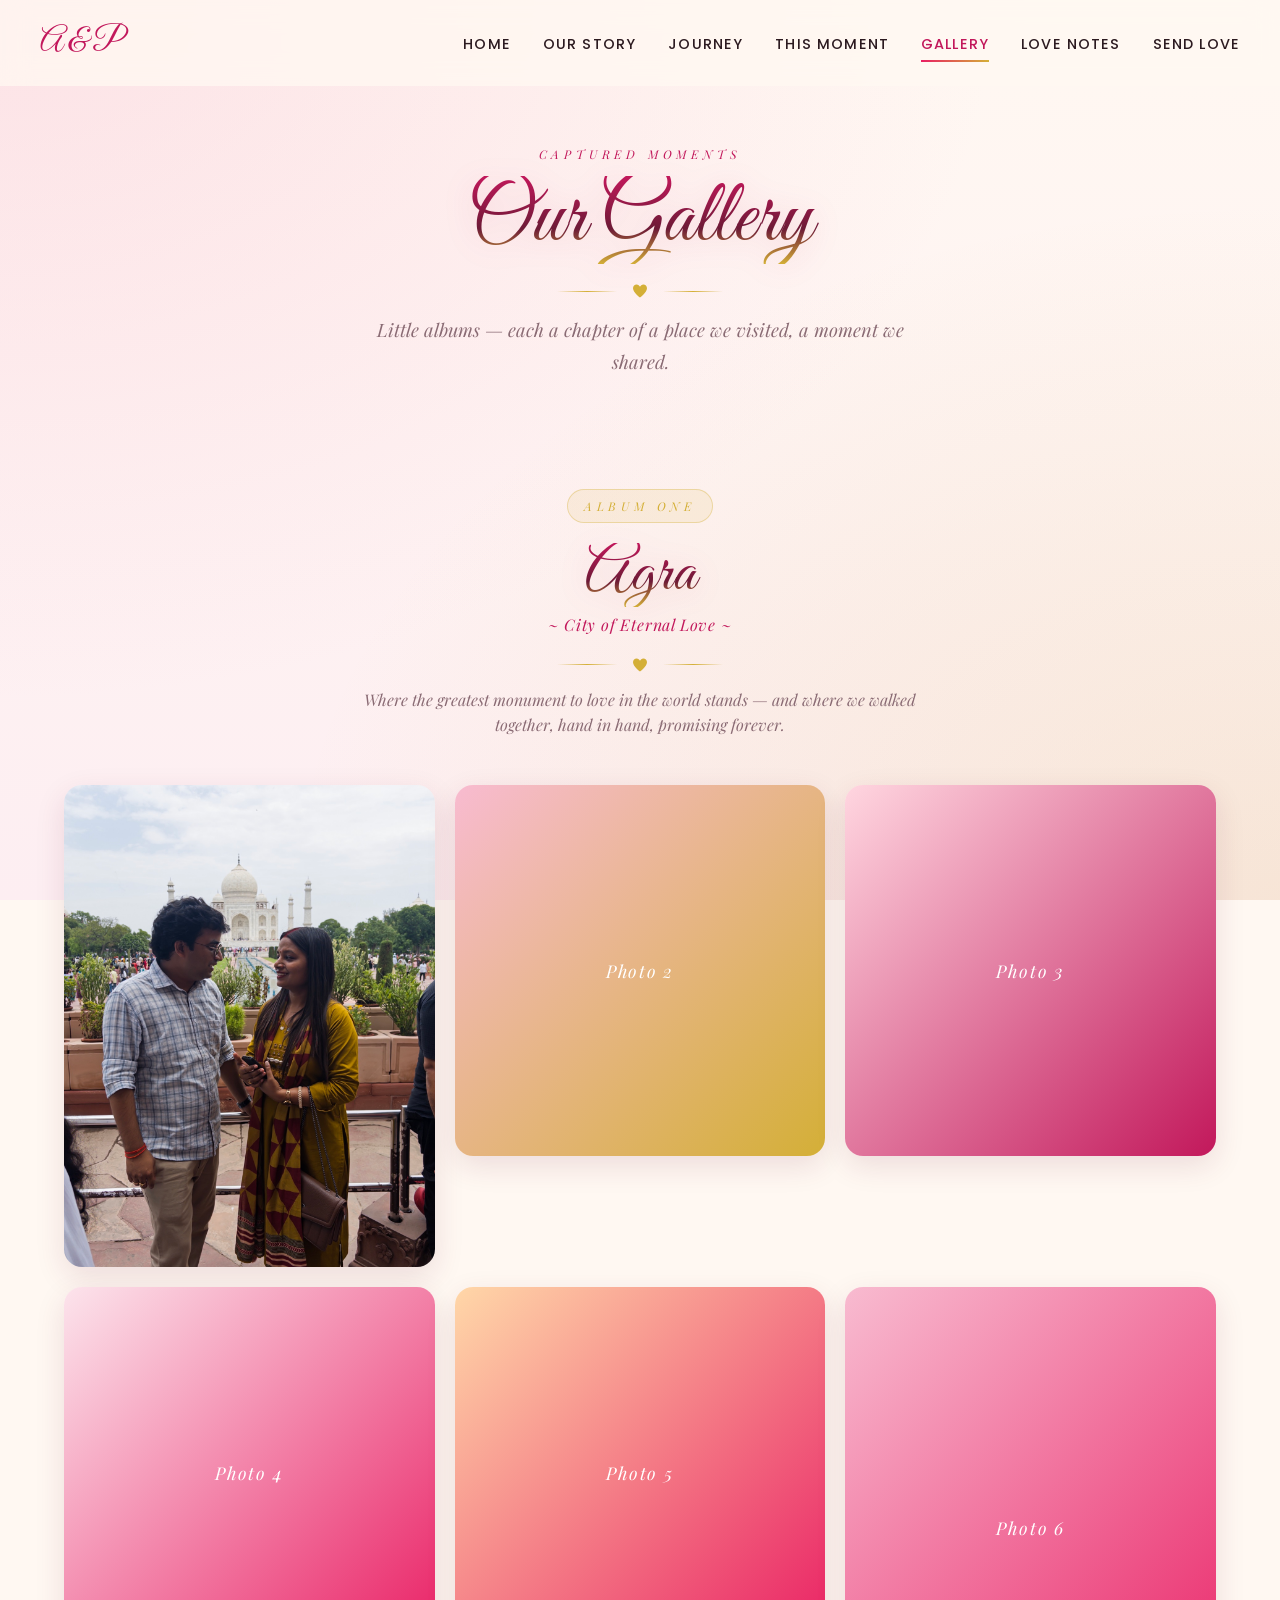
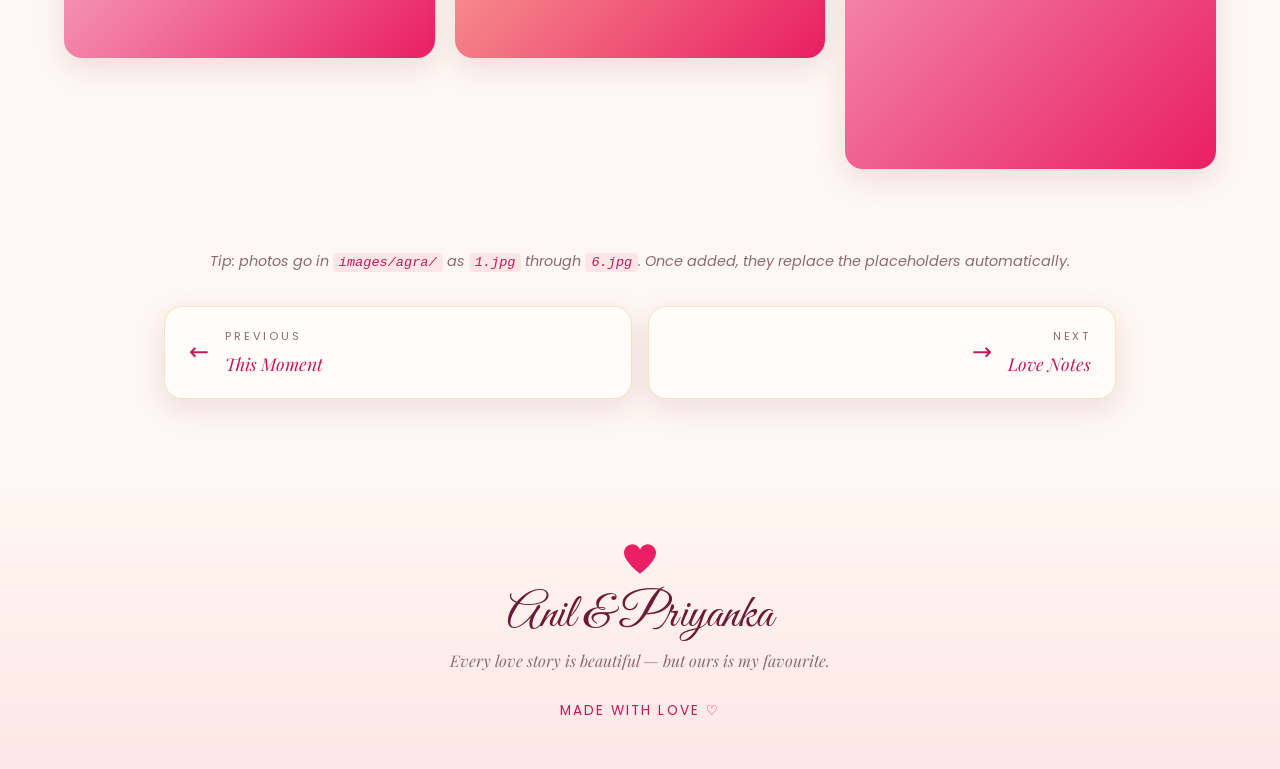
==== commit 499ea170: "Add Agra album to Gallery with first photo (Taj Mahal) - Restructure gallery into album sections (st" ====
--- a/gallery.html
+++ b/gallery.html
@@ -24,32 +24,63 @@
       <p class="page-hero-eyebrow reveal">Captured moments</p>
       <h1 class="page-hero-title reveal">Our Gallery</h1>
       <div class="ornament reveal"><span></span><svg viewBox="0 0 32 29.6"><path d="M23.6,0c-3.4,0-6.3,2.2-7.6,5.3C14.7,2.2,11.8,0,8.4,0C3.8,0,0,3.8,0,8.4c0,9.4,16,21.2,16,21.2s16-11.8,16-21.2C32,3.8,28.2,0,23.6,0z"/></svg><span></span></div>
-      <p class="page-hero-subtitle reveal">Little windows into the moments we hold closest.</p>
+      <p class="page-hero-subtitle reveal">Little albums &mdash; each a chapter of a place we visited, a moment we shared.</p>
     </header>
 
-    <section id="gallery" class="section gallery-section">
+    <!-- ================= ALBUM: AGRA ================= -->
+    <section id="album-agra" class="section album">
+      <header class="album-header reveal">
+        <p class="album-eyebrow">Album One</p>
+        <h2 class="album-title">Agra</h2>
+        <p class="album-subtitle">~ City of Eternal Love ~</p>
+        <div class="ornament"><span></span><svg viewBox="0 0 32 29.6"><path d="M23.6,0c-3.4,0-6.3,2.2-7.6,5.3C14.7,2.2,11.8,0,8.4,0C3.8,0,0,3.8,0,8.4c0,9.4,16,21.2,16,21.2s16-11.8,16-21.2C32,3.8,28.2,0,23.6,0z"/></svg><span></span></div>
+        <p class="album-caption">
+          Where the greatest monument to love in the world stands &mdash; and where
+          we walked together, hand in hand, promising forever.
+        </p>
+      </header>
+
       <div class="gallery-grid">
-        <figure class="gallery-item reveal" data-caption="First smile together">
+        <figure class="gallery-item reveal" data-caption="At the Taj Mahal &mdash; a monument to eternal love">
           <div class="gallery-placeholder">Photo 1</div>
+          <img class="gallery-photo" src="images/agra/1.jpg" alt="Anil and Priyanka at the Taj Mahal" onerror="this.remove()" />
         </figure>
-        <figure class="gallery-item reveal" data-caption="Sunset walks">
+        <figure class="gallery-item reveal" data-caption="Together in the city of love">
           <div class="gallery-placeholder">Photo 2</div>
+          <img class="gallery-photo" src="images/agra/2.jpg" alt="Together in Agra" onerror="this.remove()" />
         </figure>
-        <figure class="gallery-item reveal" data-caption="Little celebrations">
+        <figure class="gallery-item reveal" data-caption="Walking the Mughal corridors">
           <div class="gallery-placeholder">Photo 3</div>
+          <img class="gallery-photo" src="images/agra/3.jpg" alt="At the Mughal corridors" onerror="this.remove()" />
         </figure>
-        <figure class="gallery-item reveal" data-caption="Endless laughter">
+        <figure class="gallery-item reveal" data-caption="Amongst the Taj gardens">
           <div class="gallery-placeholder">Photo 4</div>
+          <img class="gallery-photo" src="images/agra/4.jpg" alt="At the Taj gardens" onerror="this.remove()" />
         </figure>
-        <figure class="gallery-item reveal" data-caption="Home is you">
+        <figure class="gallery-item reveal" data-caption="A moment we will treasure">
           <div class="gallery-placeholder">Photo 5</div>
+          <img class="gallery-photo" src="images/agra/5.jpg" alt="A treasured moment in Agra" onerror="this.remove()" />
         </figure>
-        <figure class="gallery-item reveal" data-caption="Forever begins">
+        <figure class="gallery-item reveal" data-caption="Memories from Agra">
           <div class="gallery-placeholder">Photo 6</div>
+          <img class="gallery-photo" src="images/agra/6.jpg" alt="Memories from Agra" onerror="this.remove()" />
         </figure>
       </div>
-      <p class="gallery-note">Tip: replace the placeholders with your favourite photos by editing this file.</p>
     </section>
+
+    <!-- ================= FUTURE ALBUMS =================
+      Copy the section above and change:
+        - id="album-<name>"
+        - Album eyebrow (e.g. Album Two)
+        - Album title (e.g. Kushinagar, Deoria, Mahuwari)
+        - Subtitle, caption
+        - Photo folder path (e.g. images/kushinagar/)
+    ==================================================== -->
+
+    <p class="gallery-note">
+      Tip: photos go in <code>images/agra/</code> as <code>1.jpg</code> through <code>6.jpg</code>.
+      Once added, they replace the placeholders automatically.
+    </p>
 
     <div id="page-nav-placeholder"></div>
   </main>
--- a/styles.css
+++ b/styles.css
@@ -750,6 +750,81 @@
   font-size: 0.85rem;
 }
 
+/* -------- Real photo overlays the placeholder gradient -------- */
+.gallery-item { position: relative; }
+.gallery-photo {
+  position: absolute;
+  inset: 0;
+  width: 100%;
+  height: 100%;
+  object-fit: cover;
+  z-index: 1;
+  transition: transform 0.8s ease;
+}
+.gallery-item:hover .gallery-photo { transform: scale(1.06); }
+/* When a photo is present, dim/hide the placeholder text (the img covers it) */
+.gallery-item:has(.gallery-photo) .gallery-placeholder { opacity: 0; }
+
+/* Caption sits above the image */
+.gallery-item::after { z-index: 2; }
+
+/* -------- Album header — a travel-journal look -------- */
+.album {
+  padding: 4rem 1.5rem 3rem;
+  max-width: 1200px;
+  margin: 0 auto;
+}
+.album + .album { padding-top: 2rem; }
+
+.album-header {
+  text-align: center;
+  margin-bottom: 3rem;
+  position: relative;
+}
+.album-eyebrow {
+  font-family: var(--font-serif);
+  font-style: italic;
+  color: var(--gold);
+  letter-spacing: 0.4em;
+  text-transform: uppercase;
+  font-size: 0.75rem;
+  margin-bottom: 0.5rem;
+  padding: 0.35rem 1rem;
+  display: inline-block;
+  background: rgba(212, 175, 55, 0.1);
+  border-radius: 999px;
+  border: 1px solid rgba(212, 175, 55, 0.35);
+}
+.album-title {
+  font-family: var(--font-script);
+  font-weight: 400;
+  font-size: clamp(2.5rem, 6vw, 4rem);
+  line-height: 1;
+  margin: 0.75rem 0 0.25rem;
+  background: linear-gradient(180deg, var(--rose-deep), var(--burgundy) 60%, var(--gold));
+  -webkit-background-clip: text;
+  background-clip: text;
+  color: transparent;
+  filter: drop-shadow(0 3px 15px rgba(194, 24, 91, 0.15));
+}
+.album-subtitle {
+  font-family: var(--font-serif);
+  font-style: italic;
+  color: var(--rose-deep);
+  font-size: 1rem;
+  letter-spacing: 0.05em;
+  margin-bottom: 0.5rem;
+}
+.album-caption {
+  font-family: var(--font-serif);
+  font-style: italic;
+  color: var(--muted);
+  max-width: 560px;
+  margin: 1rem auto 0;
+  font-size: 1rem;
+  line-height: 1.55;
+}
+
 /* =========================================================
    Quotes
    ========================================================= */
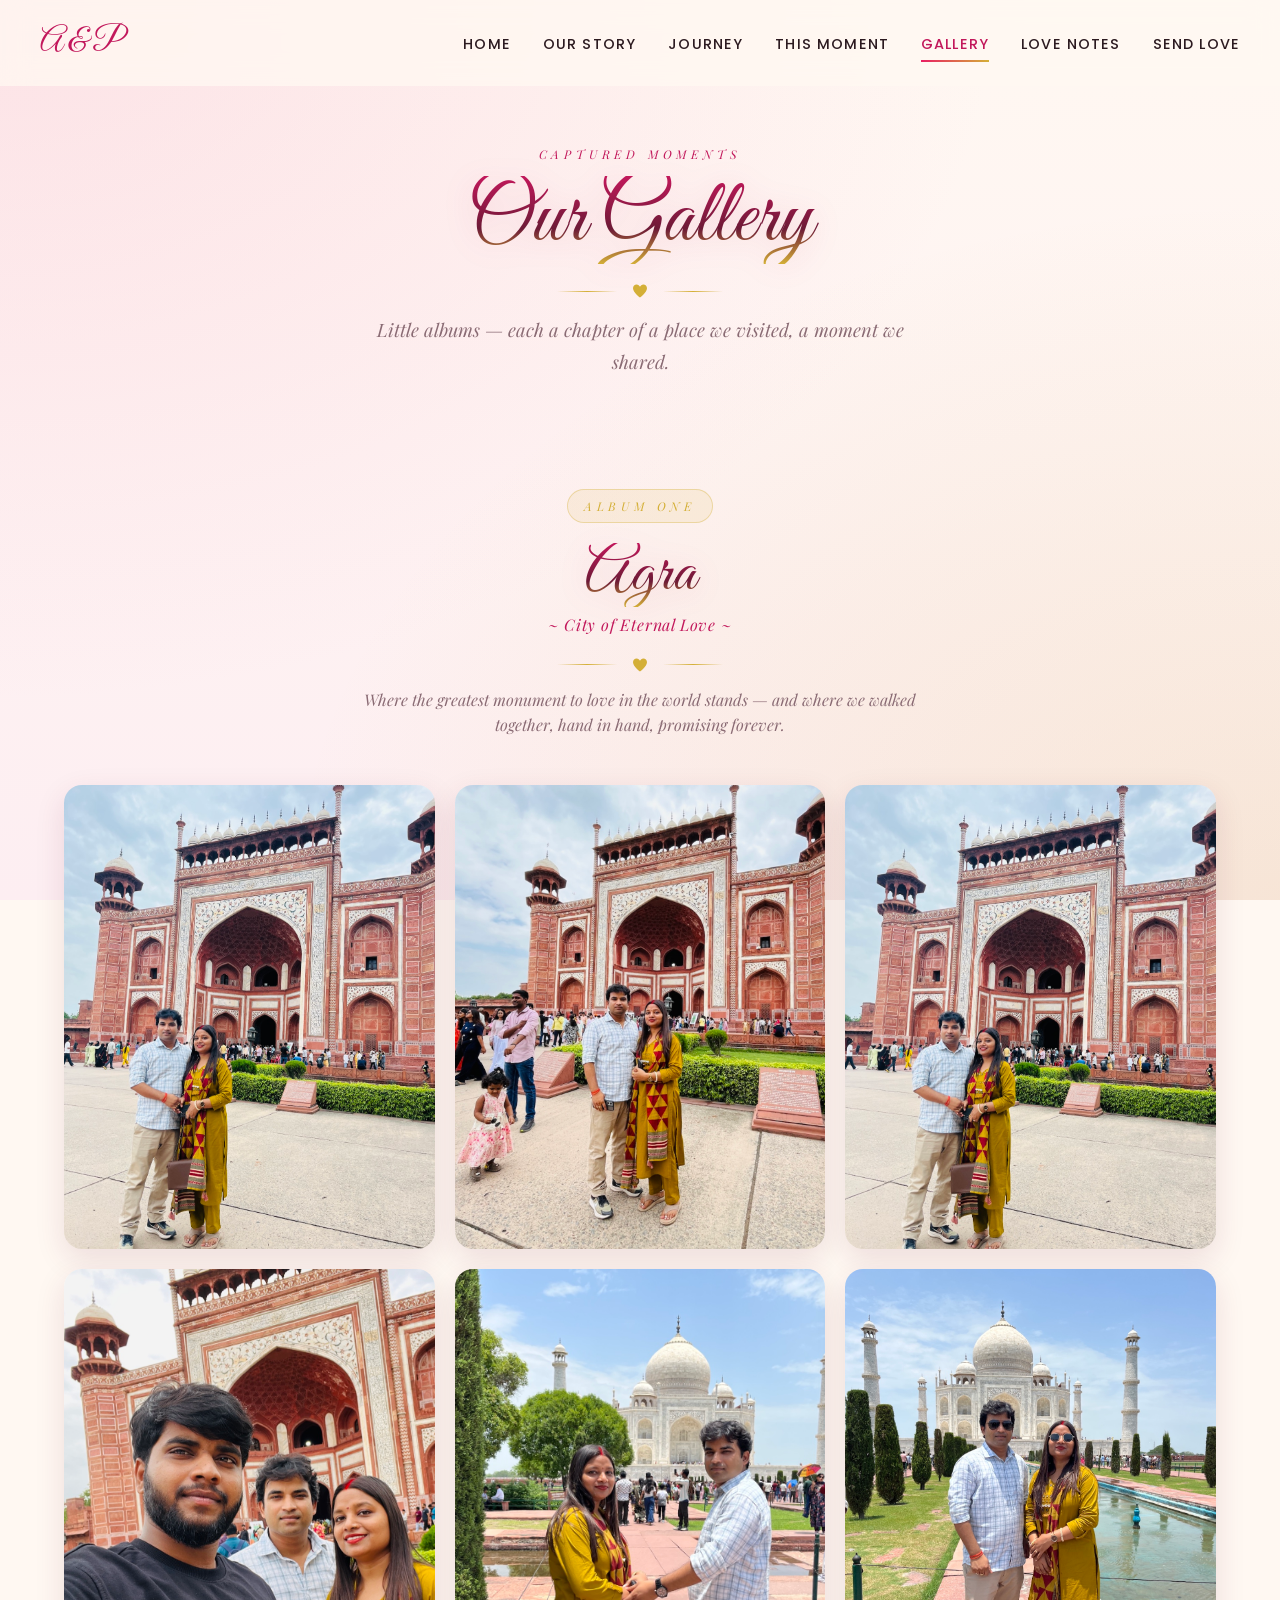
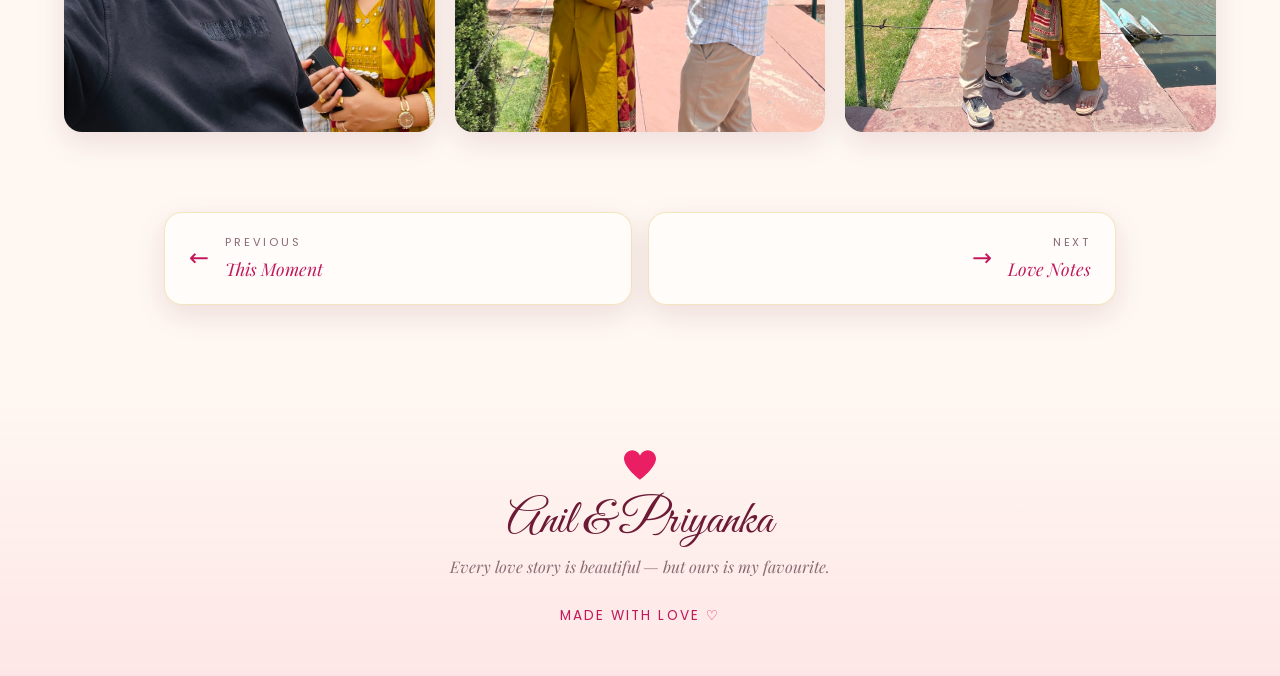
==== commit 94c07d79: "Remove developer 'Tips' note from Gallery page" ====
--- a/gallery.html
+++ b/gallery.html
@@ -77,11 +77,6 @@
         - Photo folder path (e.g. images/kushinagar/)
     ==================================================== -->
 
-    <p class="gallery-note">
-      Tip: photos go in <code>images/agra/</code> as <code>1.jpg</code> through <code>6.jpg</code>.
-      Once added, they replace the placeholders automatically.
-    </p>
-
     <div id="page-nav-placeholder"></div>
   </main>
 
--- a/styles.css
+++ b/styles.css
@@ -694,11 +694,9 @@
   overflow: hidden;
   border-radius: var(--radius);
   box-shadow: var(--shadow-soft);
-  aspect-ratio: 1 / 1;
+  aspect-ratio: 4 / 5;   /* uniform portrait tiles — friendly to phone photos */
   cursor: pointer;
 }
-.gallery-item:nth-child(1),
-.gallery-item:nth-child(6) { aspect-ratio: 1 / 1.3; }
 
 .gallery-placeholder {
   width: 100%; height: 100%;
@@ -2340,8 +2338,9 @@
   .nav-toggle { display: flex; }
 
   .section { padding: 5rem 1.25rem; }
-  .gallery-grid { grid-template-columns: 1fr; }
-  .gallery-item, .gallery-item:nth-child(1), .gallery-item:nth-child(6) { aspect-ratio: 4 / 3; }
+  /* On phones, keep 2 columns of compact uniform tiles instead of 1 huge column */
+  .gallery-grid { grid-template-columns: repeat(2, 1fr); gap: 0.75rem; }
+  .gallery-item { aspect-ratio: 4 / 5; }
   .quote-carousel { padding: 2.5rem 1.25rem 1.5rem; }
   .quote-carousel::before { left: 12px; font-size: 5rem; }
   .wish-card { padding: 2rem 1.5rem; }
